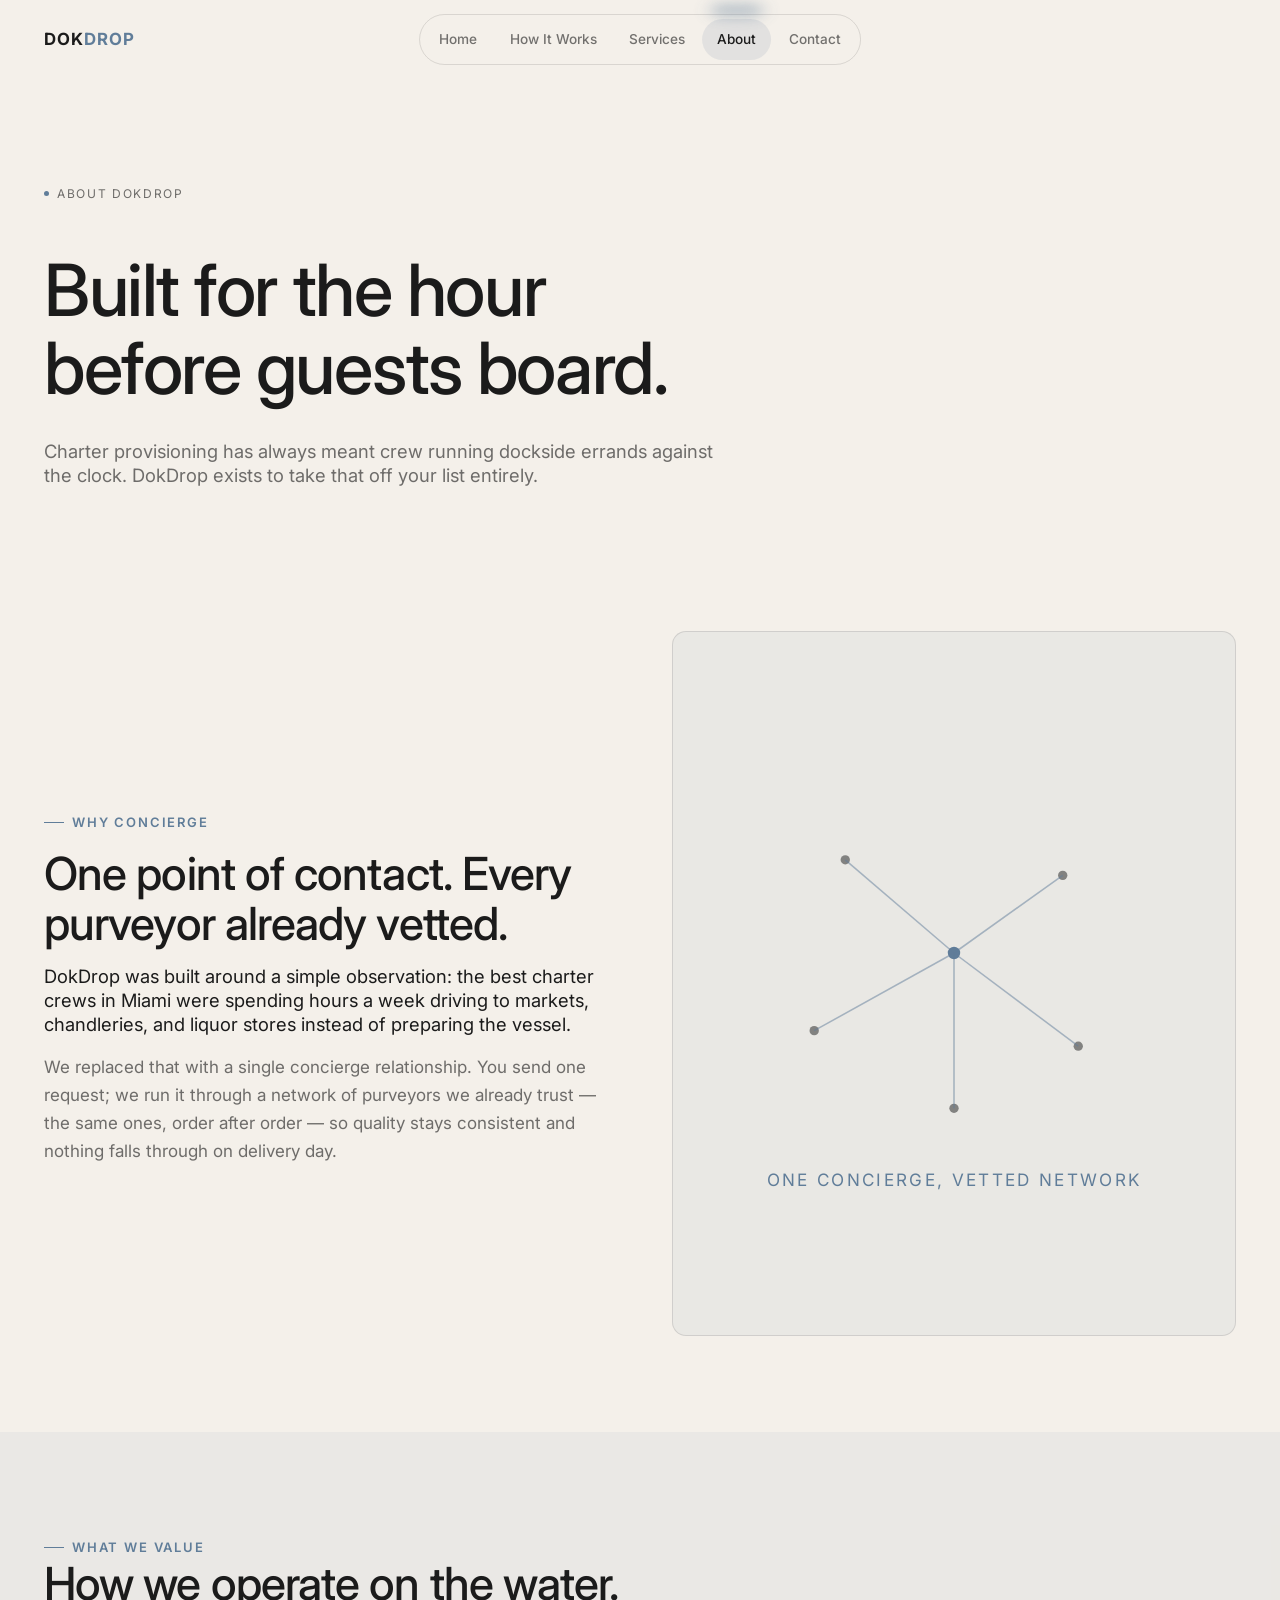
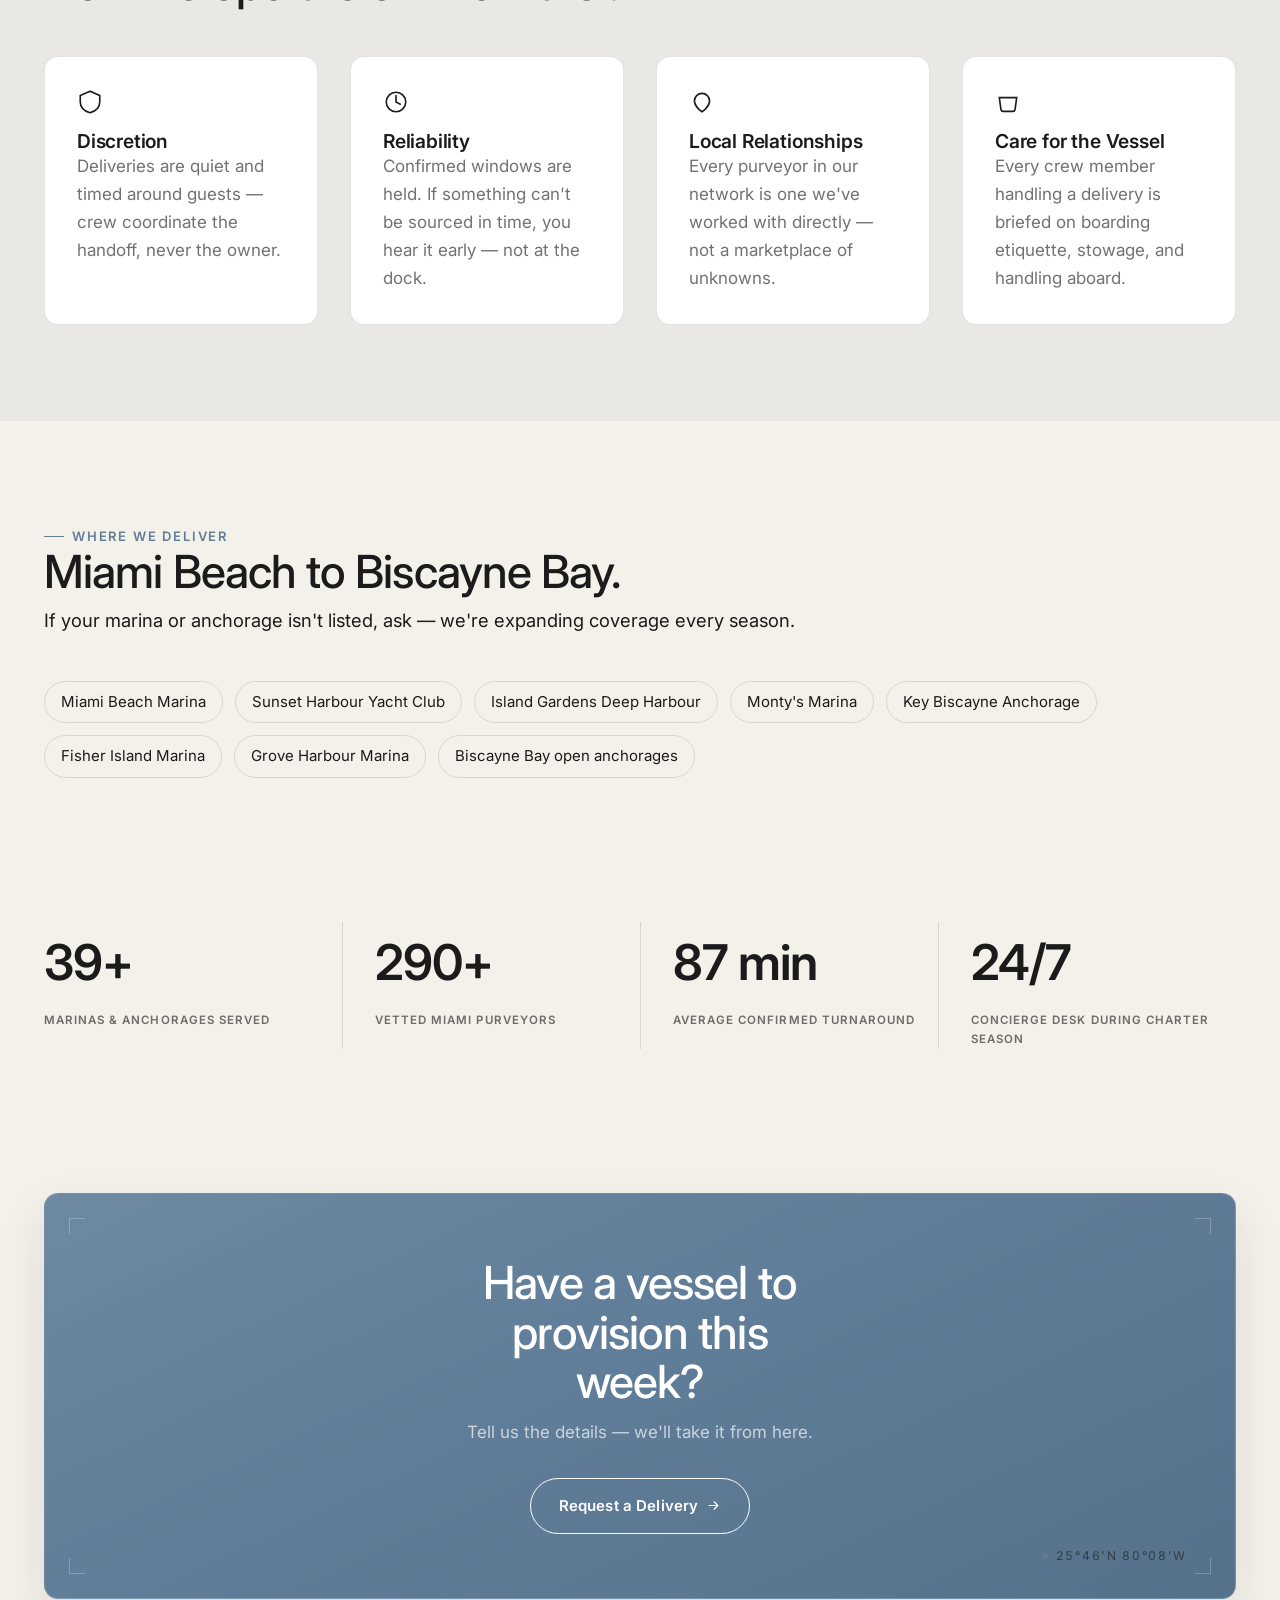
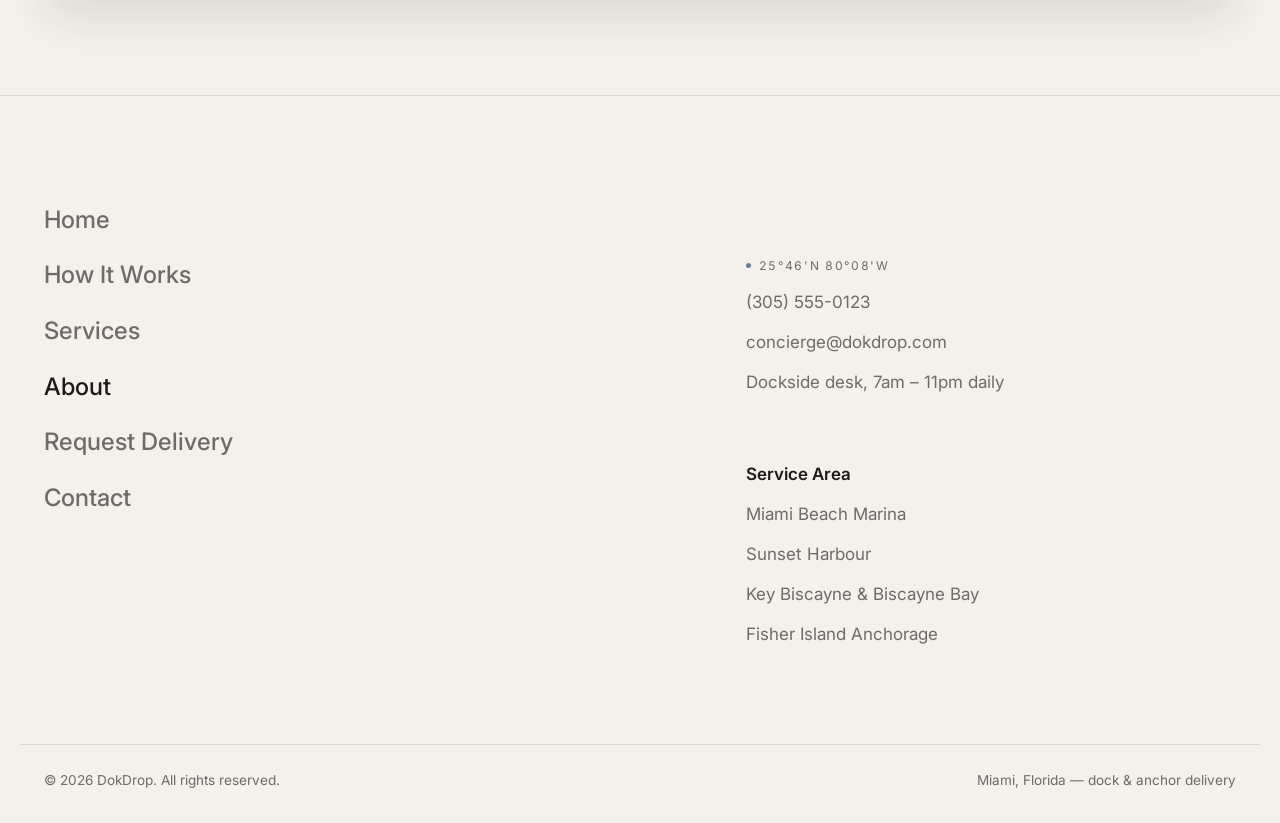
==== about.html @ 95a7241f "Add micro-interactions to CTA buttons and trim how-it-works content - Redesign CTA band with registe" ====
<!DOCTYPE html>
<html lang="en">
<head>
<meta charset="UTF-8">
<meta name="viewport" content="width=device-width, initial-scale=1">
<title>About — DokDrop</title>
<meta name="description" content="DokDrop is a concierge provisioning and delivery service built for Miami's charter fleet — sourcing and delivering directly to vessels at dock or anchor.">
<link rel="icon" type="image/svg+xml" href="assets/images/favicon.svg">
<link rel="preconnect" href="https://fonts.googleapis.com">
<link rel="preconnect" href="https://fonts.gstatic.com" crossorigin>
<link rel="stylesheet" href="assets/css/styles.css">
</head>
<body>
<a class="skip-link" href="#main">Skip to content</a>

<header class="site-header">
  <div class="container nav-row">
    <a href="index.html" class="brand" aria-label="DokDrop home">
      <span class="brand-word">Dok<em>Drop</em></span>
    </a>

    <nav class="tubelight-nav" aria-label="Primary">
      <div class="tubelight-nav-inner">
        <span class="tubelight-indicator" aria-hidden="true"><span class="tubelight-glow"></span></span>
        <a href="index.html" class="tubelight-item"><span class="tubelight-icon"><svg viewBox="0 0 24 24"><path d="M4 11.5 12 4l8 7.5" stroke="currentColor" stroke-width="1.7" stroke-linecap="round" stroke-linejoin="round" fill="none"/><path d="M6 10v9a1 1 0 0 0 1 1h3v-5.5h4V20h3a1 1 0 0 0 1-1v-9" stroke="currentColor" stroke-width="1.7" stroke-linecap="round" stroke-linejoin="round" fill="none"/></svg></span><span class="tubelight-label">Home</span></a>
        <a href="how-it-works.html" class="tubelight-item"><span class="tubelight-icon"><svg viewBox="0 0 24 24"><path d="M3 15.5h18l-2.3 4.7H5.3L3 15.5Z" stroke="currentColor" stroke-width="1.6" stroke-linejoin="round" fill="none"/><path d="M8.5 15.5V5" stroke="currentColor" stroke-width="1.6" stroke-linecap="round"/><path d="M8.5 5 15 15.5H8.5Z" stroke="currentColor" stroke-width="1.6" stroke-linejoin="round" fill="none"/></svg></span><span class="tubelight-label">How It Works</span></a>
        <a href="services.html" class="tubelight-item"><span class="tubelight-icon"><svg viewBox="0 0 24 24"><path d="M6 8h12l-1 12.5H7L6 8Z" stroke="currentColor" stroke-width="1.6" stroke-linejoin="round" fill="none"/><path d="M9 8V6.3a3 3 0 0 1 6 0V8" stroke="currentColor" stroke-width="1.6" stroke-linecap="round" fill="none"/></svg></span><span class="tubelight-label">Services</span></a>
        <a href="about.html" class="tubelight-item" aria-current="page"><span class="tubelight-icon"><svg viewBox="0 0 24 24"><circle cx="12" cy="5.7" r="1.8" stroke="currentColor" stroke-width="1.5"/><path d="M12 7.5V19" stroke="currentColor" stroke-width="1.6" stroke-linecap="round"/><path d="M7.5 10.5h9" stroke="currentColor" stroke-width="1.6" stroke-linecap="round"/><path d="M5 13.5a7 7 0 0 0 7 5.5 7 7 0 0 0 7-5.5" stroke="currentColor" stroke-width="1.6" stroke-linecap="round" fill="none"/></svg></span><span class="tubelight-label">About</span></a>
        <a href="contact.html" class="tubelight-item"><span class="tubelight-icon"><svg viewBox="0 0 24 24"><path d="M6.6 4.3h3l1.3 3.6-1.9 1.4a10.8 10.8 0 0 0 5.2 5.2l1.4-1.9 3.6 1.3v3a1.5 1.5 0 0 1-1.6 1.5A15.3 15.3 0 0 1 5.1 5.9a1.5 1.5 0 0 1 1.5-1.6Z" stroke="currentColor" stroke-width="1.6" stroke-linejoin="round" fill="none"/></svg></span><span class="tubelight-label">Contact</span></a>
      </div>
    </nav>
  </div>
</header>

<main id="main">

  <section class="page-header overlap-header">
    <div class="container">
      <p class="coord" style="margin-bottom:var(--sp-6);">ABOUT DOKDROP</p>
      <h1 class="reveal-cinematic" style="max-width:15ch;">Built for the hour before guests board.</h1>
      <p class="lede reveal-cinematic" style="max-width:56ch; margin-top:var(--sp-6);">Charter provisioning has always meant crew running dockside errands against the clock. DokDrop exists to take that off your list entirely.</p>
    </div>
  </section>

  <section class="section">
    <div class="container">
      <div class="two-col reveal">
        <div>
          <span class="eyebrow">Why Concierge</span>
          <h2 style="margin-top:var(--sp-4);">One point of contact. Every purveyor already vetted.</h2>
          <p class="lede" style="margin-top:var(--sp-4);">DokDrop was built around a simple observation: the best charter crews in Miami were spending hours a week driving to markets, chandleries, and liquor stores instead of preparing the vessel.</p>
          <p style="margin-top:var(--sp-4);">We replaced that with a single concierge relationship. You send one request; we run it through a network of purveyors we already trust — the same ones, order after order — so quality stays consistent and nothing falls through on delivery day.</p>
        </div>
        <div class="illustration-panel dark reveal" aria-hidden="true">
          <svg viewBox="0 0 300 340" fill="none">
            <circle cx="150" cy="150" r="4" fill="#607D99"/>
            <circle cx="80" cy="90" r="3" fill="rgba(27,27,27,0.5)"/>
            <circle cx="220" cy="100" r="3" fill="rgba(27,27,27,0.5)"/>
            <circle cx="60" cy="200" r="3" fill="rgba(27,27,27,0.5)"/>
            <circle cx="230" cy="210" r="3" fill="rgba(27,27,27,0.5)"/>
            <circle cx="150" cy="250" r="3" fill="rgba(27,27,27,0.5)"/>
            <line x1="150" y1="150" x2="80" y2="90" stroke="rgba(96,125,153,0.5)" stroke-width="1"/>
            <line x1="150" y1="150" x2="220" y2="100" stroke="rgba(96,125,153,0.5)" stroke-width="1"/>
            <line x1="150" y1="150" x2="60" y2="200" stroke="rgba(96,125,153,0.5)" stroke-width="1"/>
            <line x1="150" y1="150" x2="230" y2="210" stroke="rgba(96,125,153,0.5)" stroke-width="1"/>
            <line x1="150" y1="150" x2="150" y2="250" stroke="rgba(96,125,153,0.5)" stroke-width="1"/>
            <text x="150" y="300" text-anchor="middle" fill="#607D99" font-size="11" letter-spacing="1.5" font-family="Inter">ONE CONCIERGE, VETTED NETWORK</text>
          </svg>
        </div>
      </div>
    </div>
  </section>

  <section class="section" style="background:var(--color-bg-alt);">
    <div class="container">
      <div class="header-row reveal">
        <div>
          <span class="eyebrow">What We Value</span>
          <h2>How we operate on the water.</h2>
        </div>
      </div>
      <div class="grid grid-4 reveal reveal-stagger">
        <div class="card">
          <div class="icon-badge" style="margin-bottom:var(--sp-4);"><svg viewBox="0 0 24 24" fill="none" width="26" height="26"><path d="M12 2 3 6v6c0 5 4 8.5 9 10 5-1.5 9-5 9-10V6l-9-4Z" stroke="currentColor" stroke-width="1.5"/></svg></div>
          <h4>Discretion</h4>
          <p>Deliveries are quiet and timed around guests — crew coordinate the handoff, never the owner.</p>
        </div>
        <div class="card">
          <div class="icon-badge" style="margin-bottom:var(--sp-4);"><svg viewBox="0 0 24 24" fill="none" width="26" height="26"><path d="M12 6v6l4 2" stroke="currentColor" stroke-width="1.5" stroke-linecap="round"/><circle cx="12" cy="12" r="9" stroke="currentColor" stroke-width="1.5"/></svg></div>
          <h4>Reliability</h4>
          <p>Confirmed windows are held. If something can't be sourced in time, you hear it early — not at the dock.</p>
        </div>
        <div class="card">
          <div class="icon-badge" style="margin-bottom:var(--sp-4);"><svg viewBox="0 0 24 24" fill="none" width="26" height="26"><path d="M12 21s-7-4.5-7-10a7 7 0 0114 0c0 5.5-7 10-7 10Z" stroke="currentColor" stroke-width="1.5"/></svg></div>
          <h4>Local Relationships</h4>
          <p>Every purveyor in our network is one we've worked with directly — not a marketplace of unknowns.</p>
        </div>
        <div class="card">
          <div class="icon-badge" style="margin-bottom:var(--sp-4);"><svg viewBox="0 0 24 24" fill="none" width="26" height="26"><path d="M4 8h16l-1.5 11a2 2 0 01-2 1.7H7.5a2 2 0 01-2-1.7L4 8Z" stroke="currentColor" stroke-width="1.5"/></svg></div>
          <h4>Care for the Vessel</h4>
          <p>Every crew member handling a delivery is briefed on boarding etiquette, stowage, and handling aboard.</p>
        </div>
      </div>
    </div>
  </section>

  <section class="section">
    <div class="container">
      <div class="header-row reveal">
        <div>
          <span class="eyebrow">Where We Deliver</span>
          <h2>Miami Beach to Biscayne Bay.</h2>
          <p class="lede" style="margin-top:var(--sp-3);">If your marina or anchorage isn't listed, ask — we're expanding coverage every season.</p>
        </div>
      </div>
      <div class="icon-scatter reveal">
        <span class="chip">Miami Beach Marina</span>
        <span class="chip">Sunset Harbour Yacht Club</span>
        <span class="chip">Island Gardens Deep Harbour</span>
        <span class="chip">Monty's Marina</span>
        <span class="chip">Key Biscayne Anchorage</span>
        <span class="chip">Fisher Island Marina</span>
        <span class="chip">Grove Harbour Marina</span>
        <span class="chip">Biscayne Bay open anchorages</span>
      </div>
    </div>
  </section>

  <section class="section-tight">
    <div class="container">
      <div class="stats-row reveal reveal-stagger">
        <div class="stat">
          <span class="stat-num"><span data-count-to="40" data-suffix="+">0</span></span>
          <span class="stat-label">Marinas &amp; anchorages served</span>
        </div>
        <div class="stat">
          <span class="stat-num"><span data-count-to="300" data-suffix="+">0</span></span>
          <span class="stat-label">Vetted Miami purveyors</span>
        </div>
        <div class="stat">
          <span class="stat-num"><span data-count-to="90" data-suffix=" min">0</span></span>
          <span class="stat-label">Average confirmed turnaround</span>
        </div>
        <div class="stat">
          <span class="stat-num">24/7</span>
          <span class="stat-label">Concierge desk during charter season</span>
        </div>
      </div>
    </div>
  </section>

  <section class="section">
    <div class="container">
      <div class="cta-band reveal">
        <span class="cta-band-tick cta-band-tick-tl" aria-hidden="true"></span>
        <span class="cta-band-tick cta-band-tick-tr" aria-hidden="true"></span>
        <span class="cta-band-tick cta-band-tick-bl" aria-hidden="true"></span>
        <span class="cta-band-tick cta-band-tick-br" aria-hidden="true"></span>
        <span class="coord cta-band-coord" aria-hidden="true">25°46'N 80°08'W</span>
        <div class="cta-band-content">
          <h2 class="reveal-cinematic">Have a vessel to provision this week?</h2>
          <p class="reveal-cinematic" style="transition-delay:120ms;">Tell us the details — we'll take it from here.</p>
          <a href="request.html" class="btn btn-outline cta-band-btn btn-shiny reveal-cinematic" style="transition-delay:220ms;">
            <span class="btn-shiny-label">Request a Delivery</span>
            <svg viewBox="0 0 24 24" fill="none" aria-hidden="true"><path d="M5 12h14m0 0l-6-6m6 6l-6 6" stroke="currentColor" stroke-width="1.8" stroke-linecap="round" stroke-linejoin="round"/></svg>
          </a>
        </div>
      </div>
    </div>
  </section>

</main>

<footer class="mega-footer">
  <div class="container mega-footer-grid">
    <nav class="mega-footer-nav" aria-label="Footer">
      <a href="index.html">Home</a>
      <a href="how-it-works.html">How It Works<sup class="rn">I</sup></a>
      <a href="services.html">Services<sup class="rn">II</sup></a>
      <a href="about.html" aria-current="page">About<sup class="rn">III</sup></a>
      <a href="request.html">Request Delivery<sup class="rn">IV</sup></a>
      <a href="contact.html">Contact<sup class="rn">V</sup></a>
    </nav>
    <div>
      <div class="mega-footer-meta">
        <span class="coord">25°46'N 80°08'W</span>
        <a href="tel:+13055550123">(305) 555-0123</a>
        <a href="mailto:concierge@dokdrop.com">concierge@dokdrop.com</a>
        <span>Dockside desk, 7am – 11pm daily</span>
      </div>
      <div class="mega-footer-meta">
        <span style="color:var(--color-ink); font-weight:600;">Service Area</span>
        <span>Miami Beach Marina</span>
        <span>Sunset Harbour</span>
        <span>Key Biscayne &amp; Biscayne Bay</span>
        <span>Fisher Island Anchorage</span>
      </div>
    </div>
  </div>
  <div class="container mega-footer-bottom">
    <span>© 2026 DokDrop. All rights reserved.</span>
    <span>Miami, Florida — dock &amp; anchor delivery</span>
  </div>
</footer>

<button class="scroll-compass" id="scroll-compass" aria-label="Scroll progress — return to top">
  <svg viewBox="0 0 56 56">
    <g class="compass-pointer" id="compass-pointer">
      <path d="M28 16 L34 32 L28 28 L22 32 Z" fill="var(--slate)"/>
    </g>
  </svg>
</button>

<script src="assets/js/main.js"></script>
</body>
</html>
---- assets/css/styles.css ----
/* ==========================================================================
   DokDrop — Design System
   Concierge provisioning & delivery for charter yachts, Miami.
   Clean, minimal, two-tone palette: cream + slate.
   ========================================================================== */

@import url('https://fonts.googleapis.com/css2?family=Inter:wght@400;500;600;700&display=swap');

:root {
  /* ---- Brand palette (only two hex values in the system) ---- */
  --cream: #F4F0EA;
  --slate: #607D99;

  /* ---- Neutrals (black / white, tinted via alpha only) ---- */
  --ink: #1B1B1B;
  --white: #FFFFFF;

  /* ---- Semantic ---- */
  --color-bg: var(--cream);
  --color-bg-alt: rgba(96, 125, 153, 0.07);
  --color-surface: var(--white);
  --color-ink: var(--ink);
  --color-text: var(--ink);
  --color-text-muted: rgba(27, 27, 27, 0.62);
  --color-text-faint: rgba(27, 27, 27, 0.42);
  --color-text-on-dark: var(--white);
  --color-text-on-dark-muted: rgba(255, 255, 255, 0.68);
  --color-border: rgba(27, 27, 27, 0.12);
  --color-border-dark: rgba(255, 255, 255, 0.18);
  --color-primary: var(--ink);
  --color-accent: var(--slate);
  --color-accent-strong: var(--slate);
  --color-accent-tint: rgba(96, 125, 153, 0.12);
  --color-destructive: var(--ink);
  --color-focus-ring: var(--slate);

  /* ---- Type ---- */
  --font-display: 'Inter', -apple-system, BlinkMacSystemFont, 'Segoe UI', sans-serif;
  --font-body: 'Inter', -apple-system, BlinkMacSystemFont, 'Segoe UI', sans-serif;

  --fs-body: 1.0625rem;
  --fs-small: 0.9375rem;
  --fs-eyebrow: 0.8125rem;
  --fs-h1: clamp(2.5rem, 4.6vw + 1rem, 4.5rem);
  --fs-h1-cinematic: clamp(2.1rem, 4.2vw + 1rem, 3.9rem);
  --fs-h2: clamp(1.9rem, 2.6vw + 1rem, 2.85rem);
  --fs-h3: clamp(1.4rem, 1.2vw + 1rem, 1.7rem);
  --fs-h4: 1.2rem;
  --fs-stat: clamp(2.1rem, 2.6vw + 1rem, 3.1rem);
  --fs-statement: clamp(1.5rem, 2.2vw + 1rem, 2.35rem);

  --lh-tight: 1.08;
  --lh-snug: 1.32;
  --lh-body: 1.65;

  --dur-cinematic: 700ms;
  --dur-cinematic-slow: 1000ms;

  /* ---- Space (4px scale) ---- */
  --sp-1: 0.25rem;
  --sp-2: 0.5rem;
  --sp-3: 0.75rem;
  --sp-4: 1rem;
  --sp-5: 1.5rem;
  --sp-6: 2rem;
  --sp-7: 3rem;
  --sp-8: 4rem;
  --sp-9: 6rem;
  --sp-10: 8rem;

  /* ---- Shape / Depth ---- */
  --radius-sm: 4px;
  --radius-md: 8px;
  --radius-lg: 14px;
  --radius-pill: 999px;
  --shadow-sm: 0 1px 2px rgba(27, 27, 27, 0.05);
  --shadow-md: 0 8px 24px rgba(27, 27, 27, 0.07);
  --shadow-lg: 0 20px 48px rgba(27, 27, 27, 0.10);

  /* ---- Motion ---- */
  --ease-out: cubic-bezier(0.16, 1, 0.3, 1);
  --ease-in-out: cubic-bezier(0.65, 0, 0.35, 1);
  --dur-fast: 150ms;
  --dur-base: 220ms;
  --dur-slow: 400ms;
  --dur-route: 1800ms;

  /* ---- Layout ---- */
  --container: 1240px;
  --container-narrow: 760px;
  --nav-h: 80px;
}

/* ==========================================================================
   Reset
   ========================================================================== */
*, *::before, *::after { box-sizing: border-box; }
html { scroll-behavior: smooth; }
@media (prefers-reduced-motion: reduce) {
  html { scroll-behavior: auto; }
  *, *::before, *::after {
    animation-duration: 0.001ms !important;
    animation-iteration-count: 1 !important;
    transition-duration: 0.001ms !important;
    scroll-behavior: auto !important;
  }
}

body, h1, h2, h3, h4, p, figure, blockquote, dl, dd { margin: 0; }
ul, ol { list-style: none; margin: 0; padding: 0; }
img, picture, svg { display: block; max-width: 100%; }
input, button, textarea, select { font: inherit; color: inherit; }
button { cursor: pointer; }
a { color: inherit; text-decoration: none; }

body {
  background: var(--color-bg);
  color: var(--color-text);
  font-family: var(--font-body);
  font-size: var(--fs-body);
  line-height: var(--lh-body);
  -webkit-font-smoothing: antialiased;
  min-height: 100dvh;
}

h1, h2, h3, h4 {
  font-family: var(--font-display);
  color: var(--color-ink);
  line-height: var(--lh-tight);
  font-weight: 500;
  letter-spacing: -0.02em;
}
h1 { font-size: var(--fs-h1); font-weight: 500; }
h2 { font-size: var(--fs-h2); }
h3 { font-size: var(--fs-h3); }
h4 { font-size: var(--fs-h4); font-weight: 600; letter-spacing: -0.01em; }

p { color: var(--color-text-muted); }
p.lede { font-size: 1.15rem; line-height: var(--lh-snug); color: var(--color-text); }

:focus-visible {
  outline: 2px solid var(--color-focus-ring);
  outline-offset: 3px;
  border-radius: 2px;
}

::selection { background: var(--color-accent-tint); color: var(--ink); }

/* ==========================================================================
   Utilities
   ========================================================================== */
.container {
  width: 100%;
  max-width: var(--container);
  margin-inline: auto;
  padding-inline: var(--sp-5);
}
.container-narrow { max-width: var(--container-narrow); margin-inline: auto; }

.section { padding-block: var(--sp-9); }
.section-tight { padding-block: var(--sp-7); }
@media (max-width: 767px) {
  .section { padding-block: var(--sp-8); }
}

/* Legacy "dark-section" hook — kept fully light per the clean two-tone
   direction; sections use this only for the on-slate variant below. */
.dark-section {
  background: var(--slate);
  color: var(--color-text-on-dark);
}
.dark-section h1, .dark-section h2, .dark-section h3, .dark-section h4 { color: var(--white); }
.dark-section p { color: var(--color-text-on-dark-muted); }

.eyebrow {
  display: inline-flex;
  align-items: center;
  gap: var(--sp-2);
  font-size: var(--fs-eyebrow);
  letter-spacing: 0.14em;
  text-transform: uppercase;
  font-weight: 600;
  color: var(--color-accent-strong);
}
.dark-section .eyebrow { color: var(--white); }
.eyebrow::before {
  content: '';
  width: 20px;
  height: 1px;
  background: currentColor;
}

.visually-hidden {
  position: absolute;
  width: 1px; height: 1px;
  overflow: hidden;
  clip: rect(0 0 0 0);
  white-space: nowrap;
}

.skip-link {
  position: absolute;
  left: var(--sp-4);
  top: -60px;
  background: var(--color-ink);
  color: var(--white);
  padding: var(--sp-3) var(--sp-5);
  border-radius: var(--radius-sm);
  z-index: 200;
  transition: top var(--dur-base) var(--ease-out);
}
.skip-link:focus { top: var(--sp-4); }

.text-center { text-align: center; }
.mt-0 { margin-top: 0; }

.grid { display: grid; gap: var(--sp-6); }
.grid-2 { grid-template-columns: repeat(2, 1fr); }
.grid-3 { grid-template-columns: repeat(3, 1fr); }
.grid-4 { grid-template-columns: repeat(4, 1fr); }
@media (max-width: 1023px) {
  .grid-4 { grid-template-columns: repeat(2, 1fr); }
  .grid-3 { grid-template-columns: repeat(2, 1fr); }
}
@media (max-width: 639px) {
  .grid-2, .grid-3, .grid-4 { grid-template-columns: 1fr; }
}

.header-row {
  display: flex;
  align-items: flex-end;
  justify-content: space-between;
  gap: var(--sp-6);
  margin-bottom: var(--sp-7);
}
@media (max-width: 767px) {
  .header-row { flex-direction: column; align-items: flex-start; gap: var(--sp-3); }
}

.divider {
  height: 1px;
  background: var(--color-border);
  border: 0;
  margin: 0;
}
.dark-section .divider { background: var(--color-border-dark); }

/* ==========================================================================
   Buttons
   ========================================================================== */
.btn {
  display: inline-flex;
  align-items: center;
  justify-content: center;
  gap: var(--sp-2);
  padding: 0.9rem 1.7rem;
  border-radius: var(--radius-pill);
  font-size: var(--fs-small);
  font-weight: 600;
  letter-spacing: 0.01em;
  border: 1px solid transparent;
  transition: transform var(--dur-fast) var(--ease-out),
              background-color var(--dur-base) var(--ease-out),
              border-color var(--dur-base) var(--ease-out),
              color var(--dur-base) var(--ease-out);
  white-space: nowrap;
  min-height: 44px;
}
.btn:active { transform: scale(0.97); }

.btn-primary {
  background: var(--slate);
  color: var(--white);
}
.btn-primary:hover { background: var(--ink); }

.btn-dark {
  background: var(--color-ink);
  color: var(--white);
}
.btn-dark:hover { background: var(--slate); }

.btn-outline {
  background: transparent;
  border-color: currentColor;
  color: var(--color-ink);
}
.btn-outline:hover { background: var(--color-ink); color: var(--white); border-color: var(--color-ink); }

.dark-section .btn-outline { color: var(--white); }
.dark-section .btn-outline:hover { background: var(--white); color: var(--slate); }

.btn-ghost {
  background: transparent;
  color: var(--color-ink);
  padding-inline: var(--sp-2);
}
.btn-ghost:hover { color: var(--color-accent-strong); }
.dark-section .btn-ghost { color: var(--white); }

.btn-block { width: 100%; }

.btn[disabled] { opacity: 0.5; pointer-events: none; }

/* ==========================================================================
   Navigation
   ========================================================================== */
.site-header {
  position: sticky;
  top: 0;
  z-index: 100;
  height: var(--nav-h);
  display: flex;
  align-items: center;
  background: transparent;
  border-bottom: 1px solid transparent;
  transition: background-color var(--dur-base) var(--ease-out), border-color var(--dur-base) var(--ease-out), box-shadow var(--dur-base) var(--ease-out);
}
.site-header.is-scrolled {
  background: rgba(244, 240, 234, 0.85);
  backdrop-filter: blur(10px);
  -webkit-backdrop-filter: blur(10px);
  border-color: var(--color-border);
}

.nav-row {
  position: relative;
  width: 100%;
  display: flex;
  align-items: center;
  gap: var(--sp-5);
}

.brand {
  display: flex;
  align-items: center;
  gap: var(--sp-3);
  color: var(--color-ink);
}
.brand-word {
  font-family: var(--font-display);
  font-size: 1.05rem;
  font-weight: 700;
  letter-spacing: 0.06em;
  text-transform: uppercase;
}
.brand-word em { font-style: normal; color: var(--slate); }

/* Roman-numeral wayfinding: kept only in the footer sitemap, hidden here */
.rn { display: none; }

/* ---- Tubelight navbar: pill nav with icon+label items and a sliding
   glow indicator behind the active/hovered item. No CTA — the site's
   calls to action live in-page (hero, CTA bands). ---- */
.tubelight-nav {
  position: absolute;
  left: 50%;
  top: 50%;
  transform: translate(-50%, -50%);
  display: flex;
}
@media (max-width: 640px) {
  .tubelight-nav { position: static; left: auto; top: auto; transform: none; margin-left: auto; }
}
.tubelight-nav-inner {
  position: relative;
  display: flex;
  align-items: center;
  gap: 2px;
  background: transparent;
  border: 1px solid var(--color-border);
  border-radius: var(--radius-pill);
  padding: 4px;
}
.tubelight-item {
  position: relative;
  z-index: 2;
  display: flex;
  align-items: center;
  gap: 0.4rem;
  padding: 0.55rem 0.95rem;
  border-radius: var(--radius-pill);
  font-size: 0.85rem;
  font-weight: 500;
  color: rgba(27, 27, 27, 0.6);
  transition: color var(--dur-base) var(--ease-out);
}
.tubelight-item:hover { color: var(--color-ink); }
.tubelight-item[aria-current="page"] { color: var(--color-ink); }
.tubelight-icon { display: none; flex-shrink: 0; }
.tubelight-icon svg { width: 17px; height: 17px; }
.tubelight-label { white-space: nowrap; }

.tubelight-indicator {
  position: absolute;
  top: 4px;
  bottom: 4px;
  left: 0;
  width: 0;
  z-index: 1;
  border-radius: var(--radius-pill);
  background: var(--color-accent-tint);
  transition: left var(--dur-base) var(--ease-out), width var(--dur-base) var(--ease-out), opacity var(--dur-base) var(--ease-out);
  opacity: 0;
  pointer-events: none;
}
.tubelight-indicator.is-active { opacity: 1; }
.tubelight-glow {
  position: absolute;
  top: -11px;
  left: 50%;
  width: 70%;
  height: 5px;
  transform: translateX(-50%);
  border-radius: 999px;
  background: var(--slate);
  filter: blur(7px);
  opacity: 0.75;
}
.tubelight-glow::before {
  content: '';
  position: absolute;
  inset: -8px -16px;
  background: radial-gradient(ellipse, rgba(96, 125, 153, 0.4), transparent 72%);
}

@media (max-width: 640px) {
  .tubelight-label { display: none; }
  .tubelight-icon { display: flex; }
  .tubelight-item { padding: 0.55rem 0.6rem; }
  .tubelight-nav-inner { gap: 0; }
}
@media (prefers-reduced-motion: reduce) {
  .tubelight-indicator { transition: none; }
}

.mobile-only { display: none; }
@media (max-width: 900px) { .mobile-only { display: block; } }

/* ==========================================================================
   Hero — full-bleed yacht photo, text pinned to the top half
   ========================================================================== */
.hero {
  position: relative;
  min-height: 92vh;
  overflow: hidden;
  background: var(--cream);
  color: var(--color-text);
}
.hero-grid-line { position: absolute; background: rgba(27, 27, 27, 0.12); z-index: 1; pointer-events: none; }
.hero-grid-v { top: 0; bottom: 0; left: 50%; width: 1px; }
.hero-grid-h { left: 0; right: 0; top: 40%; height: 1px; }

.hero-eyebrow-corner {
  position: absolute;
  top: var(--sp-6);
  left: var(--sp-5);
  z-index: 3;
  font-size: 0.7rem;
  letter-spacing: 0.13em;
}
@media (min-width: 640px) {
  .hero-eyebrow-corner { left: calc((100% - min(100% - var(--sp-5) * 2, 1240px)) / 2); }
}

.hero-compass {
  position: absolute;
  top: var(--sp-6);
  right: var(--sp-6);
  width: 56px;
  height: 56px;
  z-index: 3;
}
.hero-compass svg { width: 100%; height: 100%; }

.hero-copy {
  position: absolute;
  z-index: 3;
  top: 9%;
  left: 50%;
  transform: translateX(-50%);
  width: 100%;
  max-width: 780px;
  padding-inline: var(--sp-5);
  text-align: center;
}
.hero-copy h1 {
  color: var(--color-ink);
  margin-top: var(--sp-5);
  text-shadow: 0 2px 20px rgba(244, 240, 234, 0.7);
}
.hero-copy h1 em { font-style: normal; color: var(--slate); }
.hero-copy .lede { margin-inline: auto; margin-top: var(--sp-5); text-shadow: 0 1px 12px rgba(244, 240, 234, 0.7); }
.hero-cta-row { display: flex; justify-content: center; }

/* ---- Wave text — per-letter bounce, adapted from a React "wave-text"
   component into plain CSS keyframes (no JS/motion library needed) ---- */
.wave-text { display: inline-flex; }
.wave-text span {
  display: inline-block;
  animation: wave-bounce 1.3s ease-in-out infinite;
}
.wave-text span:nth-child(1) { animation-delay: 0.00s; }
.wave-text span:nth-child(2) { animation-delay: 0.06s; }
.wave-text span:nth-child(3) { animation-delay: 0.12s; }
.wave-text span:nth-child(4) { animation-delay: 0.18s; }
.wave-text span:nth-child(5) { animation-delay: 0.24s; }
.wave-text span:nth-child(6) { animation-delay: 0.30s; }
.wave-text span:nth-child(7) { animation-delay: 0.36s; }
.wave-text span:nth-child(8) { animation-delay: 0.42s; }
@keyframes wave-bounce {
  0%, 60%, 100% { transform: translateY(0); }
  30% { transform: translateY(-0.14em); }
}

.hero-visual { position: absolute; inset: 0; z-index: 2; }
.hero-yacht-photo {
  position: absolute;
  inset: 0;
  background-image: url('../images/hero-yacht-render.png');
  background-size: cover;
  background-position: center 66%;
  background-repeat: no-repeat;
}

.pin-dot {
  position: absolute;
  width: 13px;
  height: 13px;
  border-radius: 3px;
  background: var(--ink);
  opacity: 0.6;
  transform: translate(-50%, -50%);
}
.pin-dot::before,
.pin-dot::after {
  content: '';
  position: absolute;
  background: var(--cream);
}
.pin-dot::before { left: 50%; top: 3px; bottom: 3px; width: 1px; transform: translateX(-50%); }
.pin-dot::after { top: 50%; left: 3px; right: 3px; height: 1px; transform: translateY(-50%); }

@media (max-width: 900px) {
  .hero { min-height: 82vh; }
  .hero-grid-line,
  .hero-compass,
  .pin-dot,
  .pin-tag { display: none; }
  .hero-copy { top: 11%; left: 50%; }
  .hero-copy h1 { font-size: clamp(2rem, 8vw, 2.75rem); }
}

/* ---- Primary button — flat dark crosshair-tag style (matches the pin-tag
   labels used over the hero chart); gleam sweep applied via .btn-shiny ---- */
.btn-primary {
  background: var(--ink);
  color: var(--white);
  box-shadow: 0 1px 2px rgba(27, 27, 27, 0.18);
}
.btn-primary:hover { background: var(--slate); }
.btn-primary:active { transform: scale(0.97); }


/* ---- Crosshair location pin (mirrors the reference site's map pins) ---- */
.pin-tag {
  position: absolute;
  display: inline-flex;
  align-items: center;
  gap: 0.5rem;
  transform: translate(-50%, -50%);
}
.pin-tag .pin-cross {
  width: 22px;
  height: 22px;
  border-radius: var(--radius-sm);
  background: var(--ink);
  flex-shrink: 0;
  position: relative;
}
.pin-tag .pin-cross::before,
.pin-tag .pin-cross::after {
  content: '';
  position: absolute;
  background: var(--white);
}
.pin-tag .pin-cross::before { left: 50%; top: 5px; bottom: 5px; width: 1.5px; transform: translateX(-50%); }
.pin-tag .pin-cross::after { top: 50%; left: 5px; right: 5px; height: 1.5px; transform: translateY(-50%); }
.pin-tag .pin-label {
  font-size: 0.72rem;
  font-weight: 600;
  letter-spacing: 0.06em;
  text-transform: uppercase;
  color: var(--ink);
  background: var(--white);
  padding: 0.4rem 0.7rem;
  border-radius: var(--radius-sm);
  white-space: nowrap;
  box-shadow: var(--shadow-sm);
}
@media (max-width: 900px) { .pin-tag { display: none; } }

/* ==========================================================================
   Trust bar / marquee
   ========================================================================== */
.trust-bar {
  position: relative;
  border-top: 1px solid var(--color-border);
  border-bottom: 1px solid var(--color-border);
  padding-block: var(--sp-5);
  background: var(--color-bg);
}
.marquee-mask {
  overflow: hidden;
  mask-image: linear-gradient(90deg, transparent 0, #000 8%, #000 92%, transparent 100%);
  -webkit-mask-image: linear-gradient(90deg, transparent 0, #000 8%, #000 92%, transparent 100%);
}
.marquee-track {
  display: flex;
  align-items: baseline;
  gap: var(--sp-9);
  width: max-content;
  animation: marquee 38s linear infinite;
}
@media (prefers-reduced-motion: reduce) { .marquee-track { animation: none; overflow-x: auto; } }
@keyframes marquee {
  from { transform: translateX(0); }
  to { transform: translateX(-50%); }
}
.marquee-track span {
  position: relative;
  font-family: var(--font-display);
  font-weight: 500;
  font-size: 1rem;
  letter-spacing: 0.01em;
  color: var(--color-text-muted);
  white-space: nowrap;
}
.marquee-track span:not(:last-child)::after {
  content: '';
  position: absolute;
  right: calc(-1 * var(--sp-9) / 2 - 2px);
  top: 50%;
  width: 4px;
  height: 4px;
  transform: translate(50%, -50%) rotate(45deg);
  background: var(--slate);
  opacity: 0.7;
}

/* ==========================================================================
   Steps / How it works
   ========================================================================== */
.steps {
  display: grid;
  grid-template-columns: repeat(4, 1fr);
  gap: var(--sp-6);
  counter-reset: step;
}
@media (max-width: 1023px) { .steps { grid-template-columns: repeat(2, 1fr); } }
@media (max-width: 639px) { .steps { grid-template-columns: 1fr; } }

.step {
  position: relative;
  padding-top: var(--sp-6);
  border-top: 1px solid var(--color-border);
}
.step .step-number {
  font-family: var(--font-display);
  font-size: 1.9rem;
  font-weight: 600;
  color: var(--slate);
  display: block;
  margin-bottom: var(--sp-3);
}
.step h4 { margin-bottom: var(--sp-2); }

/* ==========================================================================
   Cards
   ========================================================================== */
.card {
  background: var(--color-surface);
  border: 1px solid var(--color-border);
  border-radius: var(--radius-lg);
  padding: var(--sp-6);
  transition: transform var(--dur-base) var(--ease-out), box-shadow var(--dur-base) var(--ease-out), border-color var(--dur-base) var(--ease-out);
}
.card:hover { transform: translateY(-3px); box-shadow: var(--shadow-md); border-color: transparent; }

.service-card { display: flex; flex-direction: column; gap: var(--sp-4); }
.service-card .icon-badge {
  width: 48px; height: 48px;
  display: flex; align-items: center; justify-content: center;
  border-radius: var(--radius-md);
  background: var(--color-accent-tint);
  color: var(--slate);
}
.service-card .icon-badge svg { width: 24px; height: 24px; }
.service-card ul { display: flex; flex-direction: column; gap: var(--sp-2); margin-top: var(--sp-2); }
.service-card ul li {
  font-size: var(--fs-small);
  color: var(--color-text-muted);
  padding-left: var(--sp-4);
  position: relative;
}
.service-card ul li::before {
  content: '';
  position: absolute; left: 0; top: 0.6em;
  width: 6px; height: 1px;
  background: var(--slate);
}

/* ---- Testimonial section (light, quiet) ---- */
.ocean-depth {
  background: var(--color-bg-alt);
}
.ocean-bg {
  position: absolute;
  inset: 0;
  overflow: hidden;
  pointer-events: none;
  z-index: 0;
}
.ocean-bg svg { width: 100%; height: 100%; }
.ocean-bg .ocean-line { fill: none; stroke-linecap: round; }

.quote-mark {
  display: block;
  font-family: var(--font-display);
  font-size: 5.5rem;
  line-height: 1;
  color: var(--slate);
  opacity: 0.35;
  margin-bottom: calc(-1 * var(--sp-4));
}
.attribution {
  margin-top: var(--sp-6);
  display: inline-flex;
  align-items: center;
  gap: var(--sp-3);
  font-size: 0.75rem;
  letter-spacing: 0.12em;
  text-transform: uppercase;
  font-weight: 600;
  color: var(--color-text-muted);
}
.attribution::before {
  content: '';
  width: 28px; height: 1px;
  background: var(--slate);
}

/* ==========================================================================
   Stats
   ========================================================================== */
.stats-row {
  display: grid;
  grid-template-columns: repeat(4, 1fr);
}
.stat {
  padding-left: var(--sp-6);
  border-left: 1px solid var(--color-border);
}
.stat:first-child { border-left: none; padding-left: 0; }
.dark-section .stat { border-left-color: var(--color-border-dark); }
@media (max-width: 767px) {
  .stats-row { grid-template-columns: repeat(2, 1fr); row-gap: var(--sp-6); }
  .stat:nth-child(2n+1) { border-left: none; padding-left: 0; }
}
@media (max-width: 480px) {
  .stats-row { grid-template-columns: 1fr; }
  .stat { border-left: none !important; padding-left: 0 !important; border-top: 1px solid var(--color-border); padding-top: var(--sp-5); }
  .dark-section .stat { border-top-color: var(--color-border-dark); }
  .stat:first-child { border-top: none; padding-top: 0; }
}
.stat .stat-num {
  font-family: var(--font-display);
  font-size: var(--fs-stat);
  color: var(--color-ink);
  display: block;
  font-weight: 600;
  letter-spacing: -0.02em;
}
.dark-section .stat .stat-num { color: var(--white); }
.stat .stat-label {
  display: block;
  margin-top: var(--sp-2);
  font-size: 0.72rem;
  color: var(--color-text-muted);
  letter-spacing: 0.09em;
  text-transform: uppercase;
  font-weight: 600;
}
.dark-section .stat .stat-label { color: var(--color-text-on-dark-muted); }

/* ==========================================================================
   Reveal-on-scroll
   ========================================================================== */
.reveal {
  opacity: 0;
  transform: translateY(14px);
  transition: opacity var(--dur-slow) var(--ease-out), transform var(--dur-slow) var(--ease-out);
}
.reveal.is-visible { opacity: 1; transform: translateY(0); }
.reveal-stagger.is-visible > * { transition-delay: calc(var(--stagger-i, 0) * 70ms); }
@media (prefers-reduced-motion: reduce) {
  .reveal { opacity: 1; transform: none; transition: none; }
}

/* ==========================================================================
   CTA band — engraved panel with cursor-tracked sheen and register marks
   ========================================================================== */
.cta-band {
  position: relative;
  overflow: hidden;
  background: linear-gradient(155deg, #6d8aa2 0%, var(--slate) 45%, #56718a 100%);
  color: var(--white);
  border: 1px solid rgba(255, 255, 255, 0.14);
  border-radius: var(--radius-lg);
  box-shadow: var(--shadow-lg);
  min-height: 320px;
  display: flex;
  flex-direction: column;
  align-items: center;
  justify-content: center;
  text-align: center;
  padding: var(--sp-8) var(--sp-6);
}
.cta-band-media,
.cta-band-scrim { display: none; }

/* Cursor-tracked sheen — a soft light following the pointer, not a spotlight */
.cta-band::before {
  content: '';
  position: absolute;
  inset: 0;
  background: radial-gradient(480px circle at var(--spot-x, 50%) var(--spot-y, 15%), rgba(255, 255, 255, 0.14), transparent 62%);
  opacity: 0;
  transition: opacity var(--dur-slow) var(--ease-out);
  pointer-events: none;
}
.cta-band:hover::before { opacity: 1; }

/* Register-mark corners, echoing the hero's chart/compass motif */
.cta-band-tick {
  position: absolute;
  width: 16px;
  height: 16px;
  border: 0 solid rgba(255, 255, 255, 0.34);
  opacity: 0.7;
  transition: transform var(--dur-slow) var(--ease-out), opacity var(--dur-slow) var(--ease-out);
  pointer-events: none;
}
.cta-band-tick-tl { top: var(--sp-5); left: var(--sp-5); border-width: 1px 0 0 1px; }
.cta-band-tick-tr { top: var(--sp-5); right: var(--sp-5); border-width: 1px 1px 0 0; }
.cta-band-tick-bl { bottom: var(--sp-5); left: var(--sp-5); border-width: 0 0 1px 1px; }
.cta-band-tick-br { bottom: var(--sp-5); right: var(--sp-5); border-width: 0 1px 1px 0; }
.cta-band:hover .cta-band-tick-tl { transform: translate(-3px, -3px); opacity: 1; }
.cta-band:hover .cta-band-tick-tr { transform: translate(3px, -3px); opacity: 1; }
.cta-band:hover .cta-band-tick-bl { transform: translate(-3px, 3px); opacity: 1; }
.cta-band:hover .cta-band-tick-br { transform: translate(3px, 3px); opacity: 1; }

/* Coordinate stamp — quiet nod to the delivery/tracking motif */
.cta-band-coord {
  position: absolute;
  z-index: 2;
  bottom: var(--sp-6);
  right: var(--sp-7);
  color: var(--color-text-on-dark-muted);
}
.cta-band-coord::before { background: var(--white); animation: coord-pulse 2.6s var(--ease-in-out) infinite; }
@media (max-width: 639px) { .cta-band-coord { display: none; } }

@keyframes coord-pulse {
  0%, 100% { opacity: 0.45; transform: scale(0.8); }
  50% { opacity: 1; transform: scale(1.15); }
}

.cta-band-content {
  position: relative;
  z-index: 2;
  display: flex;
  flex-direction: column;
  align-items: center;
  gap: var(--sp-5);
  max-width: 34ch;
}
.cta-band h2 { color: var(--white); max-width: 18ch; }
.cta-band p { color: var(--color-text-on-dark-muted); margin-top: calc(-1 * var(--sp-3)); }
.cta-band .btn { margin-top: var(--sp-2); }
.cta-band .btn-outline { color: var(--white); }
.cta-band .btn-outline:hover {
  background: rgba(255, 255, 255, 0.08);
  border-color: var(--white);
  transform: translateY(-2px);
  box-shadow: 0 14px 32px rgba(20, 30, 40, 0.25);
}
.cta-band-btn svg { width: 15px; height: 15px; transition: transform var(--dur-base) var(--ease-out); }
.cta-band-btn:hover svg { transform: translateX(4px); }

/* ---- Shiny button — periodic gleam sweep --------------------------------
   Adapted from a React/Framer Motion "ShinyButton" component into a plain
   CSS @property-driven animation (no JS/React needed to drive --shine-x). */
@property --shine-x {
  syntax: '<percentage>';
  inherits: false;
  initial-value: 100%;
}
.btn-shiny { position: relative; }
.btn-shiny-label {
  display: inline-block;
  -webkit-mask-image: linear-gradient(-75deg, #000 calc(var(--shine-x) + 20%), rgba(0, 0, 0, 0.35) calc(var(--shine-x) + 30%), #000 calc(var(--shine-x) + 100%));
  mask-image: linear-gradient(-75deg, #000 calc(var(--shine-x) + 20%), rgba(0, 0, 0, 0.35) calc(var(--shine-x) + 30%), #000 calc(var(--shine-x) + 100%));
  animation: btn-shine-sweep 3.6s ease-in-out infinite;
}
.btn-shiny::after {
  content: '';
  position: absolute;
  inset: 0;
  border-radius: inherit;
  pointer-events: none;
  background: linear-gradient(-75deg, transparent calc(var(--shine-x) + 15%), rgba(255, 255, 255, 0.5) calc(var(--shine-x) + 25%), transparent calc(var(--shine-x) + 35%));
  mix-blend-mode: screen;
  animation: btn-shine-sweep 3.6s ease-in-out infinite;
}
.btn-shiny:hover .btn-shiny-label,
.btn-shiny:hover::after { animation-duration: 1.15s; }
.btn-shiny:hover::after {
  background: linear-gradient(-75deg, transparent calc(var(--shine-x) + 10%), rgba(255, 255, 255, 0.75) calc(var(--shine-x) + 22%), transparent calc(var(--shine-x) + 34%));
}
@keyframes btn-shine-sweep {
  0% { --shine-x: 100%; }
  40% { --shine-x: -100%; }
  100% { --shine-x: -100%; }
}
@media (prefers-reduced-motion: reduce) {
  .btn-shiny-label, .btn-shiny::after { animation: none; }
}

/* ==========================================================================
   Forms
   ========================================================================== */
.form-grid {
  display: grid;
  grid-template-columns: repeat(2, 1fr);
  gap: var(--sp-5);
}
@media (max-width: 639px) { .form-grid { grid-template-columns: 1fr; } }
.field { display: flex; flex-direction: column; gap: var(--sp-2); }
.field.full { grid-column: 1 / -1; }
.field label {
  font-size: var(--fs-small);
  font-weight: 600;
  color: var(--color-ink);
}
.field .hint { font-size: 0.82rem; color: var(--color-text-muted); }
.field input[type="text"],
.field input[type="email"],
.field input[type="tel"],
.field input[type="date"],
.field input[type="time"],
.field select,
.field textarea {
  background: var(--color-surface);
  border: 1px solid var(--color-border);
  border-radius: var(--radius-sm);
  padding: 0.85rem 1rem;
  font-size: 1rem;
  color: var(--color-text);
  min-height: 44px;
  transition: border-color var(--dur-fast) var(--ease-out), box-shadow var(--dur-fast) var(--ease-out);
}
.field textarea { min-height: 120px; resize: vertical; }
.field input:focus, .field select:focus, .field textarea:focus {
  border-color: var(--slate);
  box-shadow: 0 0 0 3px var(--color-accent-tint);
  outline: none;
}
.field input:invalid[data-touched="true"],
.field.has-error input,
.field.has-error textarea,
.field.has-error select {
  border-color: var(--color-destructive);
  border-width: 1.5px;
}
.field .error-msg {
  font-size: 0.82rem;
  color: var(--color-destructive);
  font-weight: 600;
  display: none;
}
.field.has-error .error-msg { display: block; }

.pill-group { display: flex; flex-wrap: wrap; gap: var(--sp-3); }
.pill-choice { position: relative; }
.pill-choice input { position: absolute; opacity: 0; width: 44px; height: 44px; margin: 0; cursor: pointer; }
.pill-choice label {
  display: inline-flex;
  align-items: center;
  gap: var(--sp-2);
  padding: 0.6rem 1.1rem;
  border: 1px solid var(--color-border);
  border-radius: var(--radius-pill);
  font-size: var(--fs-small);
  font-weight: 500;
  cursor: pointer;
  transition: background var(--dur-fast) var(--ease-out), border-color var(--dur-fast) var(--ease-out), color var(--dur-fast) var(--ease-out);
  min-height: 44px;
}
.pill-choice input:checked + label {
  background: var(--slate);
  border-color: var(--slate);
  color: var(--white);
}
.pill-choice input:focus-visible + label { outline: 2px solid var(--color-focus-ring); outline-offset: 2px; }

.form-status {
  display: none;
  align-items: center;
  gap: var(--sp-3);
  padding: var(--sp-5);
  border-radius: var(--radius-md);
  background: var(--slate);
  color: var(--white);
  margin-top: var(--sp-5);
}
.form-status.is-visible { display: flex; }
.form-status svg { width: 22px; height: 22px; flex-shrink: 0; }

/* ==========================================================================
   FAQ accordion
   ========================================================================== */
.faq-item { border-bottom: 1px solid var(--color-border); }
.faq-item summary {
  display: flex;
  align-items: center;
  justify-content: space-between;
  gap: var(--sp-5);
  padding-block: var(--sp-5);
  cursor: pointer;
  font-family: var(--font-display);
  font-size: 1.1rem;
  font-weight: 500;
  color: var(--color-ink);
  list-style: none;
}
.faq-item summary::-webkit-details-marker { display: none; }
.faq-item .faq-icon {
  flex-shrink: 0;
  width: 22px; height: 22px;
  position: relative;
}
.faq-item .faq-icon::before, .faq-item .faq-icon::after {
  content: '';
  position: absolute;
  background: var(--slate);
  transition: transform var(--dur-base) var(--ease-out);
}
.faq-item .faq-icon::before { top: 50%; left: 0; width: 100%; height: 1.5px; transform: translateY(-50%); }
.faq-item .faq-icon::after { left: 50%; top: 0; height: 100%; width: 1.5px; transform: translateX(-50%); }
.faq-item[open] .faq-icon::after { transform: translateX(-50%) rotate(90deg); opacity: 0; }
.faq-item p { padding-bottom: var(--sp-5); max-width: 65ch; }

/* ==========================================================================
   Footer
   ========================================================================== */
.site-footer {
  background: var(--color-bg);
  color: var(--color-text-muted);
  padding-block: var(--sp-9) var(--sp-6);
}
.footer-grid {
  display: grid;
  grid-template-columns: 1.4fr 1fr 1fr 1fr;
  gap: var(--sp-7);
}
@media (max-width: 900px) { .footer-grid { grid-template-columns: 1fr 1fr; } }
@media (max-width: 560px) { .footer-grid { grid-template-columns: 1fr; } }
.footer-brand .brand { margin-bottom: var(--sp-4); }
.footer-col h4 { color: var(--color-ink); font-family: var(--font-body); font-size: var(--fs-small); text-transform: uppercase; letter-spacing: 0.08em; margin-bottom: var(--sp-4); }
.footer-col ul { display: flex; flex-direction: column; gap: var(--sp-3); }
.footer-col a:hover { color: var(--color-ink); }
.footer-bottom {
  margin-top: var(--sp-8);
  padding-top: var(--sp-5);
  border-top: 1px solid var(--color-border);
  display: flex;
  justify-content: space-between;
  align-items: center;
  gap: var(--sp-4);
  flex-wrap: wrap;
  font-size: 0.85rem;
}

/* ==========================================================================
   Page header (interior pages)
   ========================================================================== */
.page-header {
  padding-top: var(--sp-9);
  padding-bottom: var(--sp-7);
  background: var(--color-bg);
  color: var(--color-text);
}
@media (max-width: 767px) {
  .page-header { padding-top: var(--sp-7); padding-bottom: var(--sp-6); }
}
.page-header h1 { color: var(--color-ink); margin-top: var(--sp-4); }
.page-header p.lede { color: var(--color-text-muted); max-width: 60ch; }
.breadcrumb { font-size: var(--fs-small); color: var(--color-text-muted); }
.breadcrumb a:hover { color: var(--color-ink); }

/* ==========================================================================
   Misc components
   ========================================================================== */
.tag {
  display: inline-flex;
  align-items: center;
  padding: 0.3rem 0.75rem;
  border-radius: var(--radius-pill);
  background: var(--color-accent-tint);
  color: var(--slate);
  font-size: 0.78rem;
  font-weight: 600;
  letter-spacing: 0.03em;
}

.list-check { display: flex; flex-direction: column; gap: var(--sp-4); }
.list-check li { display: flex; align-items: flex-start; gap: var(--sp-3); }
.list-check svg { flex-shrink: 0; width: 20px; height: 20px; margin-top: 2px; color: var(--slate); }

.timeline { position: relative; padding-left: var(--sp-7); }
.timeline::before {
  content: '';
  position: absolute; left: 7px; top: 6px; bottom: 6px;
  width: 1px;
  background: var(--color-border);
}
.timeline-item { position: relative; padding-bottom: var(--sp-8); }
.timeline-item:last-child { padding-bottom: 0; }
.timeline-item::before {
  content: '';
  position: absolute; left: calc(-1 * var(--sp-7) + 2px); top: 6px;
  width: 12px; height: 12px;
  border-radius: 50%;
  background: var(--cream);
  border: 2px solid var(--slate);
}
.timeline-item .timeline-time {
  font-size: var(--fs-eyebrow);
  letter-spacing: 0.1em;
  text-transform: uppercase;
  color: var(--slate);
  font-weight: 600;
}

.map-frame {
  border-radius: var(--radius-lg);
  overflow: hidden;
  border: 1px solid var(--color-border);
  aspect-ratio: 16/10;
}
.map-frame img { width: 100%; height: 100%; object-fit: cover; }

.avatar-photo {
  border-radius: var(--radius-lg);
  overflow: hidden;
  aspect-ratio: 4/5;
}
.avatar-photo img { width: 100%; height: 100%; object-fit: cover; }

.two-col {
  display: grid;
  grid-template-columns: 1fr 1fr;
  gap: var(--sp-8);
  align-items: center;
}
.two-col-form {
  grid-template-columns: 1.6fr 1fr;
  align-items: flex-start;
}
.two-col-form-narrow {
  grid-template-columns: 1.2fr 1fr;
  align-items: flex-start;
}
@media (max-width: 900px) {
  .two-col,
  .two-col-form,
  .two-col-form-narrow { grid-template-columns: 1fr; }
}

/* ==========================================================================
   Illustration panels (self-contained SVG line art, no external images)
   ========================================================================== */
.illustration-panel {
  background: var(--color-bg-alt);
  border: 1px solid var(--color-border);
  border-radius: var(--radius-lg);
  padding: var(--sp-7);
  display: flex;
  align-items: center;
  justify-content: center;
  aspect-ratio: 4/5;
}
.illustration-panel.dark { background: var(--color-bg-alt); }
.illustration-panel svg { width: 100%; height: auto; }
@media (max-width: 900px) {
  .illustration-panel { aspect-ratio: 16/10; padding: var(--sp-6); }
  .illustration-panel svg { width: auto; max-width: 180px; max-height: 100%; }
}

.icon-scatter {
  display: flex;
  flex-wrap: wrap;
  gap: var(--sp-3);
}
.icon-scatter .chip {
  display: inline-flex;
  align-items: center;
  gap: var(--sp-2);
  padding: var(--sp-2) var(--sp-4);
  border: 1px solid var(--color-border);
  border-radius: var(--radius-pill);
  font-size: var(--fs-small);
  color: var(--color-text);
}
.icon-scatter .chip svg { width: 16px; height: 16px; color: var(--slate); }

/* ==========================================================================
   CLEAN EDITORIAL SYSTEM
   Full-bleed pacing, coordinate motifs, arrow-link cards, scroll-to-top.
   ========================================================================== */

/* ---- Grain: removed for a flat, clean surface ---- */
.grain::after { content: none; }

/* ---- Full-bleed section rhythm ---- */
.fb {
  min-height: 88vh;
  display: flex;
  flex-direction: column;
  justify-content: center;
  padding-block: var(--sp-9);
}
.fb-tight { min-height: auto; padding-block: var(--sp-9) var(--sp-8); }
@media (max-width: 767px) {
  .fb { min-height: auto; padding-block: var(--sp-8); }
  .fb-tight { padding-block: var(--sp-7) var(--sp-6); }
}

.statement {
  font-family: var(--font-display);
  font-size: var(--fs-statement);
  line-height: var(--lh-snug);
  color: var(--color-ink);
  font-weight: 500;
  letter-spacing: -0.01em;
  max-width: 20ch;
}
.statement em { font-style: normal; color: var(--slate); }
.dark-section .statement { color: var(--white); }
.statement.center { max-width: 26ch; margin-inline: auto; text-align: center; }

.h1-cinematic {
  font-size: var(--fs-h1-cinematic);
  line-height: 0.98;
  letter-spacing: -0.02em;
  font-weight: 500;
}

/* ---- Coordinate / maritime micro-copy ---- */
.coord {
  font-family: var(--font-body);
  font-size: 0.75rem;
  letter-spacing: 0.14em;
  text-transform: uppercase;
  font-variant-numeric: tabular-nums;
  color: var(--color-text-muted);
  display: inline-flex;
  align-items: center;
  gap: var(--sp-2);
}
.dark-section .coord { color: var(--color-text-on-dark-muted); }
.coord::before {
  content: '';
  width: 5px; height: 5px;
  border-radius: 50%;
  background: var(--slate);
  flex-shrink: 0;
}

/* ---- Arrow link ---- */
.arrow-link {
  display: inline-flex;
  align-items: center;
  gap: var(--sp-2);
  font-weight: 600;
  font-size: var(--fs-small);
  color: var(--color-ink);
  letter-spacing: 0.01em;
}
.dark-section .arrow-link,
.tile-card .arrow-link { color: var(--color-ink); }
.tile-card.dark .arrow-link { color: var(--white); }
.arrow-link svg {
  width: 16px; height: 16px;
  transition: transform var(--dur-base) var(--ease-out);
}
.arrow-link:hover svg { transform: translateX(5px); }

/* ---- Tile cards (illustration + eyebrow + statement + arrow-link) ---- */
.tile-grid {
  display: grid;
  grid-template-columns: repeat(3, 1fr);
  gap: var(--sp-5);
}
@media (max-width: 1023px) { .tile-grid { grid-template-columns: repeat(2, 1fr); } }
@media (max-width: 639px) { .tile-grid { grid-template-columns: 1fr; } }
.tile-grid.tile-grid-2 { grid-template-columns: repeat(2, 1fr); }
@media (max-width: 767px) { .tile-grid.tile-grid-2 { grid-template-columns: 1fr; } }

.tile-card {
  position: relative;
  overflow: hidden;
  border-radius: var(--radius-lg);
  background: var(--white);
  border: 1px solid var(--color-border);
  min-height: 400px;
  display: flex;
  flex-direction: column;
  justify-content: flex-end;
  padding: var(--sp-6);
  color: var(--color-text);
  transition: transform var(--dur-slow) var(--ease-out), box-shadow var(--dur-slow) var(--ease-out), border-color var(--dur-slow) var(--ease-out);
}
.tile-card:hover { transform: translateY(-5px); box-shadow: var(--shadow-md); border-color: transparent; }
.tile-card.dark { background: var(--color-accent-tint); border-color: var(--color-border); color: var(--color-text); }
.tile-card.dark p { color: var(--color-text-muted); }
.tile-card .tile-art {
  position: absolute;
  inset: 0;
  display: flex;
  align-items: center;
  justify-content: center;
  padding: var(--sp-7) var(--sp-7) var(--sp-9);
  opacity: 0.6;
  transform: scale(0.96);
  transition: opacity var(--dur-slow) var(--ease-out), transform var(--dur-slow) var(--ease-out);
}
.tile-card:hover .tile-art { opacity: 0.95; transform: scale(1); }
.tile-card .tile-art svg { width: 100%; height: 100%; }
.tile-card .tile-body { position: relative; z-index: 1; }
.tile-card .tile-body .eyebrow { margin-bottom: var(--sp-3); }
.tile-card .tile-body h3 { margin-bottom: var(--sp-2); }
.tile-card.dark .tile-body h3 { color: var(--color-ink); }
.tile-card .tile-body p { max-width: 34ch; margin-bottom: var(--sp-4); }
.tile-card::after {
  content: '';
  position: absolute;
  inset: 0;
  background: linear-gradient(180deg, transparent 40%, rgba(244, 240, 234, 0.92) 100%);
  opacity: 1;
  pointer-events: none;
}
.tile-card.dark::after {
  background: linear-gradient(180deg, transparent 40%, rgba(96, 125, 153, 0.14) 100%);
}

/* ---- Numbered index rows (act/chapter listing) ---- */
.index-rows { display: flex; flex-direction: column; }
.index-row {
  display: flex;
  align-items: baseline;
  justify-content: space-between;
  gap: var(--sp-6);
  padding-block: var(--sp-6);
  border-top: 1px solid var(--color-border);
  transition: padding-left var(--dur-base) var(--ease-out);
}
.index-rows .index-row:last-child { border-bottom: 1px solid var(--color-border); }
.dark-section .index-row,
.dark-section .index-rows .index-row:last-child { border-color: var(--color-border-dark); }
.index-row .index-num {
  font-family: var(--font-display);
  font-size: 1.6rem;
  font-weight: 600;
  color: var(--color-border);
  flex-shrink: 0;
  width: 3.25rem;
  transition: color var(--dur-slow) var(--ease-out);
}
.dark-section .index-row .index-num { color: var(--color-border-dark); }
.index-row:hover .index-num { color: var(--slate); }
.index-row h3 {
  flex: 1;
  font-size: clamp(1.4rem, 1.6vw + 1rem, 2rem);
  transition: color var(--dur-base) var(--ease-out);
}
.index-row p { max-width: 40ch; flex-shrink: 0; }
.index-row:hover { padding-left: var(--sp-4); }
.index-row:hover h3 { color: var(--slate); }
@media (max-width: 767px) {
  .index-row { flex-direction: column; align-items: flex-start; gap: var(--sp-2); }
  .index-row p { max-width: none; flex-shrink: 1; }
}

/* ---- Scroll-to-top button (fixed) ---- */
.scroll-compass {
  position: fixed;
  right: var(--sp-6);
  bottom: var(--sp-6);
  width: 48px;
  height: 48px;
  z-index: 90;
  background: var(--white);
  border-radius: 50%;
  border: 1px solid var(--color-border);
  padding: 0;
  box-shadow: var(--shadow-md);
  opacity: 0;
  transform: translateY(8px);
  transition: opacity var(--dur-slow) var(--ease-out), transform var(--dur-slow) var(--ease-out), border-color var(--dur-base) var(--ease-out);
  pointer-events: none;
}
.scroll-compass:hover { border-color: var(--slate); }
.scroll-compass.is-visible { opacity: 1; transform: translateY(0); pointer-events: auto; }
.scroll-compass svg { width: 100%; height: 100%; cursor: pointer; overflow: visible; }
.scroll-compass .compass-tick,
.scroll-compass .compass-tick-major,
.scroll-compass .compass-label,
.scroll-compass .compass-glow,
.scroll-compass .compass-crosshair { display: none; }
.scroll-compass .compass-pointer {
  fill: var(--slate);
  transform-box: view-box;
  transform-origin: 28px 28px;
}
@media (max-width: 767px) { .scroll-compass { right: var(--sp-4); bottom: var(--sp-4); width: 44px; height: 44px; } }

/* ---- Cinematic reveal (slower, larger travel, for full-bleed statements) ---- */
.reveal-cinematic {
  opacity: 0;
  transform: translateY(24px);
  transition: opacity var(--dur-cinematic) var(--ease-out), transform var(--dur-cinematic) var(--ease-out);
}
.reveal-cinematic.is-visible { opacity: 1; transform: translateY(0); }
@media (prefers-reduced-motion: reduce) {
  .reveal-cinematic { opacity: 1; transform: none; transition: none; }
}

/* ---- Circular icon buttons (header) ---- */
.circle-btn {
  width: 44px;
  height: 44px;
  border-radius: 50%;
  border: 1px solid var(--color-border);
  display: inline-flex;
  align-items: center;
  justify-content: center;
  background: transparent;
  color: var(--color-ink);
  transition: border-color var(--dur-base) var(--ease-out), background var(--dur-base) var(--ease-out);
  flex-shrink: 0;
}
.circle-btn:hover { border-color: var(--slate); }
.circle-btn svg { width: 18px; height: 18px; }

/* ---- Footer (light, sitemap-style) ---- */
.mega-footer {
  background: var(--color-bg);
  color: var(--color-text-muted);
  padding-block: var(--sp-9) var(--sp-6);
  border-top: 1px solid var(--color-border);
}
.mega-footer-nav {
  display: flex;
  flex-direction: column;
}
.mega-footer-nav a {
  font-family: var(--font-display);
  font-size: clamp(1.15rem, 1.4vw + 1rem, 1.5rem);
  font-weight: 500;
  color: var(--color-text-muted);
  padding-block: var(--sp-2);
  display: inline-flex;
  align-items: baseline;
  transition: color var(--dur-base) var(--ease-out), padding-left var(--dur-base) var(--ease-out);
}
.mega-footer-nav a:hover { color: var(--color-ink); padding-left: var(--sp-3); }
.mega-footer-nav a[aria-current="page"] { color: var(--color-ink); }
.mega-footer-meta {
  display: flex;
  flex-direction: column;
  gap: var(--sp-3);
  margin-top: var(--sp-8);
}
.mega-footer-meta a { color: var(--color-text-muted); }
.mega-footer-meta a:hover { color: var(--color-ink); }
.mega-footer-bottom {
  margin-top: var(--sp-9);
  padding-top: var(--sp-5);
  border-top: 1px solid var(--color-border);
  display: flex;
  justify-content: space-between;
  flex-wrap: wrap;
  gap: var(--sp-4);
  font-size: 0.85rem;
}
.mega-footer-grid {
  display: grid;
  grid-template-columns: 1.3fr 1fr;
  gap: var(--sp-8);
  align-items: start;
}
@media (max-width: 900px) {
  .mega-footer-grid { grid-template-columns: 1fr; }
  .mega-footer-nav a { font-size: 1.3rem; }
  .mega-footer-meta:first-of-type { margin-top: 0; }
}
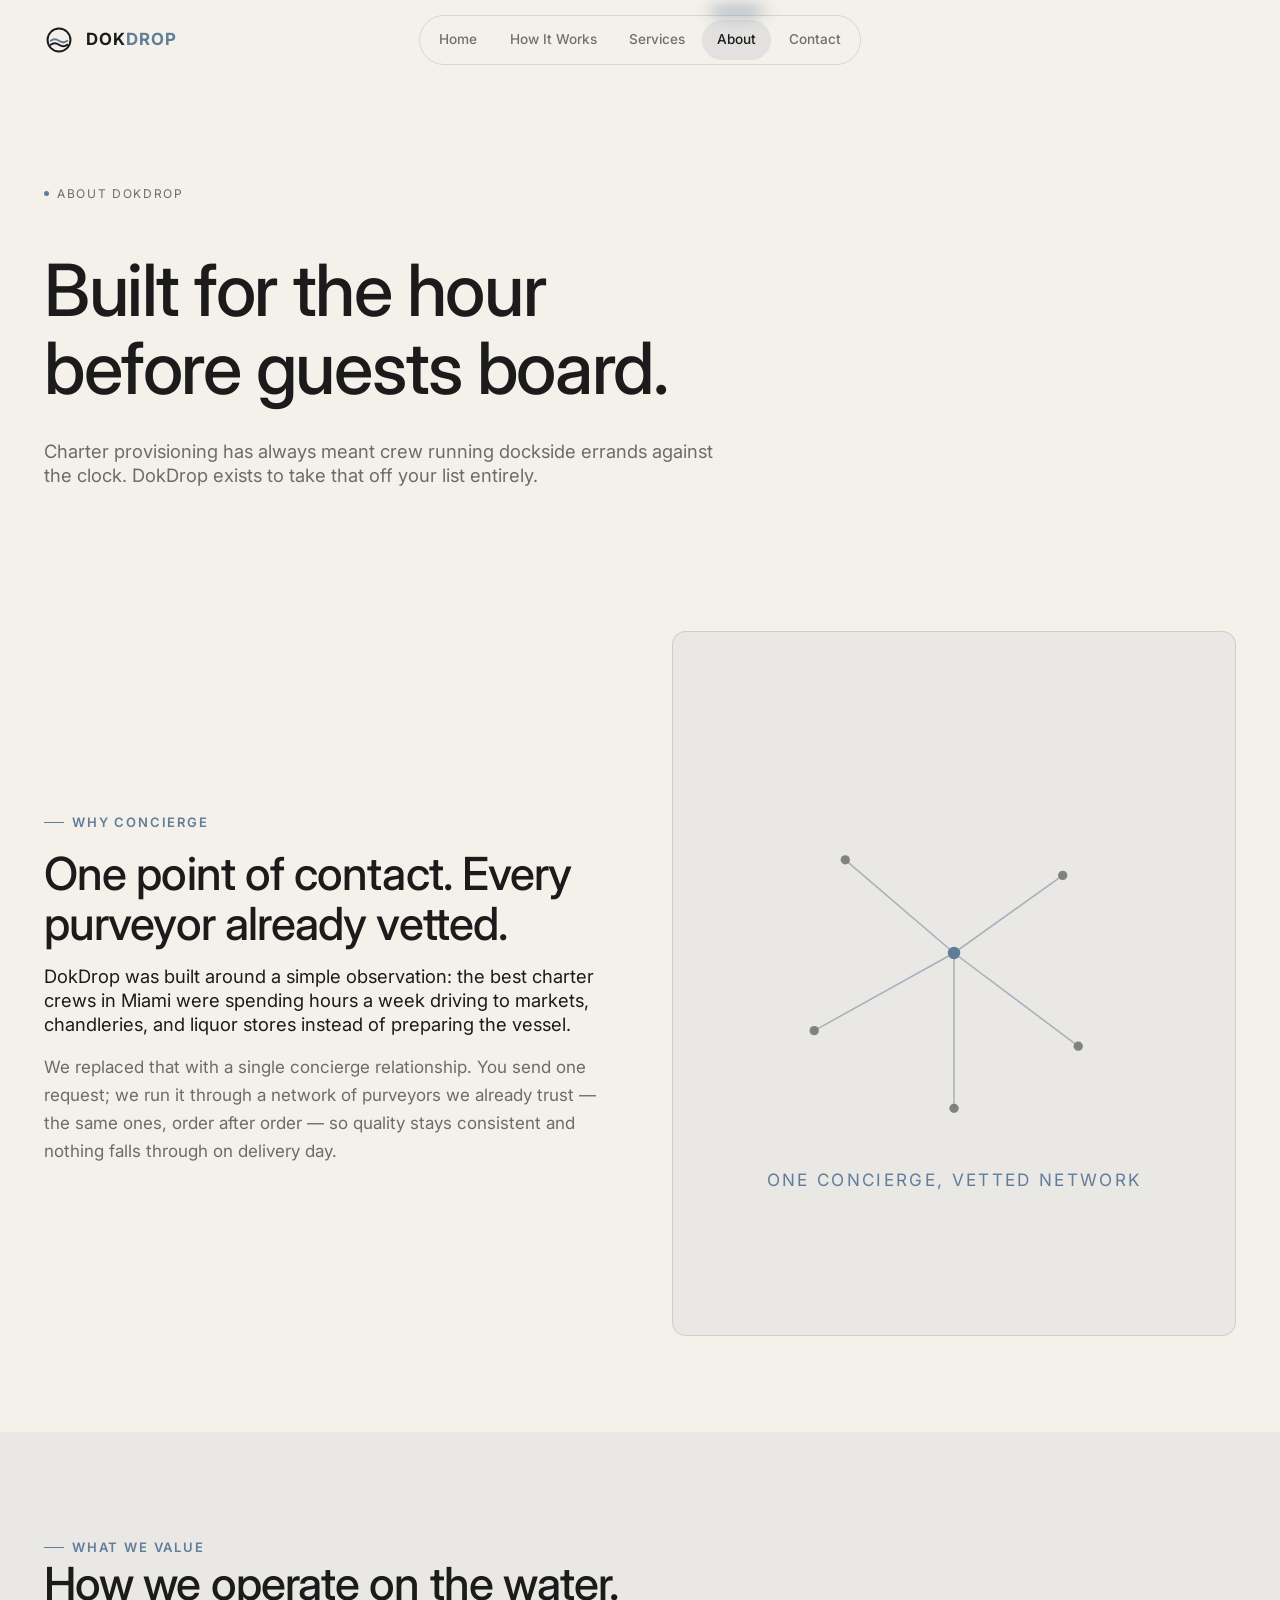
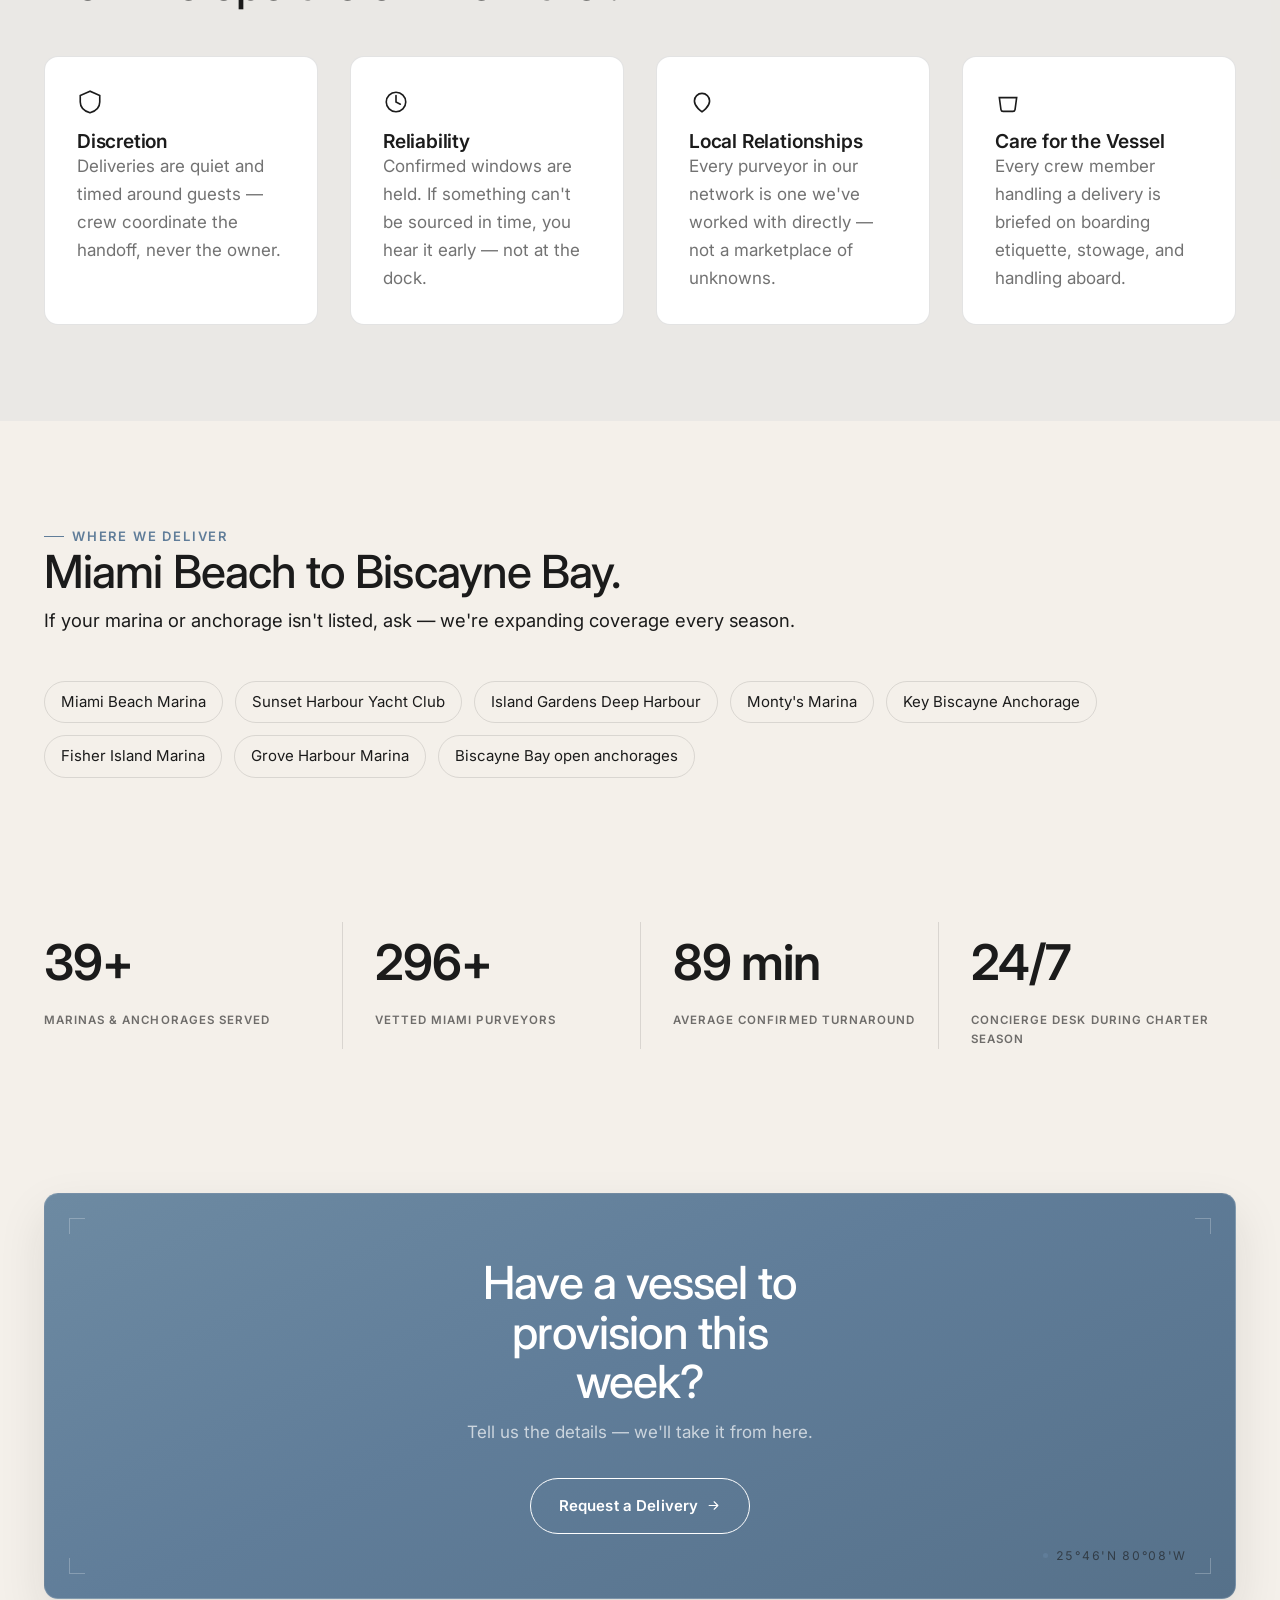
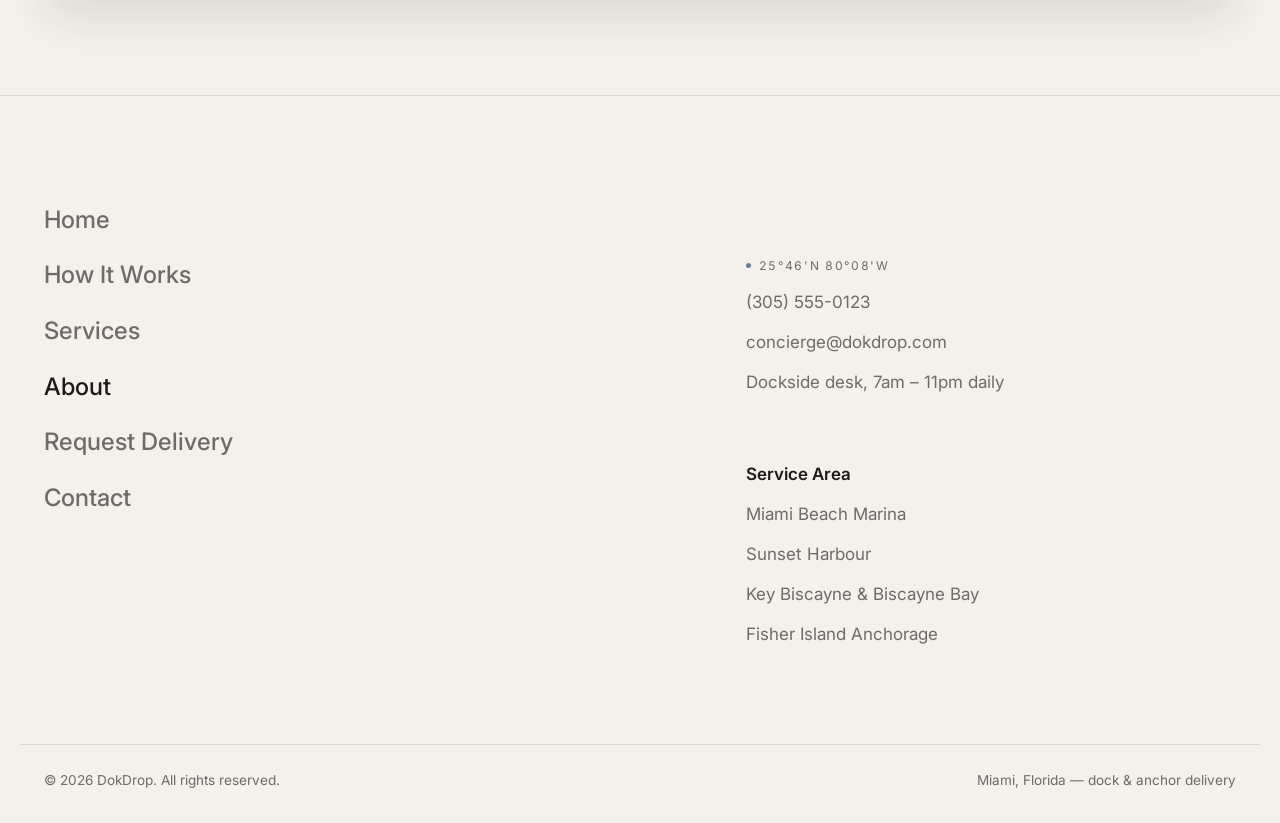
==== commit 7a0e01e5: "Add Porthole Wave logo mark to header and favicon Implements the new logo system from Claude Design:" ====
--- a/about.html
+++ b/about.html
@@ -16,6 +16,11 @@
 <header class="site-header">
   <div class="container nav-row">
     <a href="index.html" class="brand" aria-label="DokDrop home">
+      <svg class="brand-mark" viewBox="0 0 76 76" aria-hidden="true">
+        <circle cx="38" cy="38" r="29" fill="none" stroke="var(--color-ink)" stroke-width="5"/>
+        <path d="M17 40 Q 27 32, 38 40 T 59 40" fill="none" stroke="var(--slate)" stroke-width="5" stroke-linecap="round"/>
+        <path d="M17 50 Q 27 42, 38 50 T 59 50" fill="none" stroke="var(--color-ink)" stroke-width="5" stroke-linecap="round"/>
+      </svg>
       <span class="brand-word">Dok<em>Drop</em></span>
     </a>
 
--- a/assets/css/styles.css
+++ b/assets/css/styles.css
@@ -337,6 +337,7 @@
   gap: var(--sp-3);
   color: var(--color-ink);
 }
+.brand-mark { width: 30px; height: 30px; flex-shrink: 0; }
 .brand-word {
   font-family: var(--font-display);
   font-size: 1.05rem;
@@ -498,7 +499,7 @@
 .wave-text { display: inline-flex; }
 .wave-text span {
   display: inline-block;
-  animation: wave-bounce 1.3s ease-in-out infinite;
+  animation: wave-bounce 1.3s ease-in-out 1;
 }
 .wave-text span:nth-child(1) { animation-delay: 0.00s; }
 .wave-text span:nth-child(2) { animation-delay: 0.06s; }
@@ -1203,10 +1204,50 @@
 }
 .illustration-panel.dark { background: var(--color-bg-alt); }
 .illustration-panel svg { width: 100%; height: auto; }
+.illustration-panel.has-photo { position: relative; padding: 0; overflow: hidden; aspect-ratio: 1/1; }
+.illustration-panel img { width: 100%; height: 100%; object-fit: cover; object-position: 30% center; display: block; }
+.illustration-panel.has-photo::after {
+  content: '';
+  position: absolute;
+  inset: 0;
+  background: linear-gradient(180deg, rgba(20, 26, 32, 0.16) 0%, rgba(20, 26, 32, 0.14) 55%, rgba(20, 26, 32, 0.48) 100%);
+  pointer-events: none;
+}
+@media (min-width: 901px) {
+  .two-col .illustration-panel.has-photo {
+    position: sticky;
+    align-self: start;
+    top: calc(var(--nav-h) + var(--sp-6));
+  }
+}
 @media (max-width: 900px) {
   .illustration-panel { aspect-ratio: 16/10; padding: var(--sp-6); }
   .illustration-panel svg { width: auto; max-width: 180px; max-height: 100%; }
-}
+  .illustration-panel.has-photo { padding: 0; aspect-ratio: 16/10; }
+}
+
+/* ---- Corner register ticks + coordinate stamp for framed photography,
+   echoing the hero/CTA-band chart motif so photos read on-brand ---- */
+.frame-tick {
+  position: absolute;
+  z-index: 2;
+  width: 16px;
+  height: 16px;
+  border: 0 solid rgba(255, 255, 255, 0.8);
+  pointer-events: none;
+}
+.frame-tick-tl { top: var(--sp-4); left: var(--sp-4); border-width: 1px 0 0 1px; }
+.frame-tick-tr { top: var(--sp-4); right: var(--sp-4); border-width: 1px 1px 0 0; }
+.frame-tick-bl { bottom: var(--sp-4); left: var(--sp-4); border-width: 0 0 1px 1px; }
+.frame-tick-br { bottom: var(--sp-4); right: var(--sp-4); border-width: 0 1px 1px 0; }
+.frame-coord {
+  position: absolute;
+  z-index: 2;
+  bottom: var(--sp-4);
+  right: var(--sp-5);
+  color: rgba(255, 255, 255, 0.88);
+}
+.frame-coord::before { background: var(--white); }
 
 .icon-scatter {
   display: flex;
@@ -1366,23 +1407,54 @@
 }
 
 /* ---- Numbered index rows (act/chapter listing) ---- */
-.index-rows { display: flex; flex-direction: column; }
+.index-rows { position: relative; display: flex; flex-direction: column; }
+.index-rows::after {
+  content: '';
+  position: absolute;
+  left: 1.5rem;
+  bottom: -1px;
+  width: 6px;
+  height: 6px;
+  border-radius: 50%;
+  background: var(--color-border);
+  transform: translate(-50%, 50%);
+}
 .index-row {
-  display: flex;
-  align-items: baseline;
+  position: relative;
+  display: flex;
+  align-items: center;
   justify-content: space-between;
   gap: var(--sp-6);
-  padding-block: var(--sp-6);
+  padding: var(--sp-6) var(--sp-2);
   border-top: 1px solid var(--color-border);
-  transition: padding-left var(--dur-base) var(--ease-out);
+  transition: padding-left var(--dur-base) var(--ease-out), background-color var(--dur-base) var(--ease-out);
+}
+.index-row::before {
+  content: '';
+  position: absolute;
+  top: -1px;
+  left: 1.5rem;
+  width: 6px;
+  height: 6px;
+  border-radius: 50%;
+  background: var(--color-border);
+  transform: translate(-50%, -50%);
+  transition: background-color var(--dur-base) var(--ease-out), transform var(--dur-base) var(--ease-out);
 }
 .index-rows .index-row:last-child { border-bottom: 1px solid var(--color-border); }
 .dark-section .index-row,
 .dark-section .index-rows .index-row:last-child { border-color: var(--color-border-dark); }
+.index-row:hover {
+  background-color: rgba(96, 125, 153, 0.06);
+  padding-left: var(--sp-4);
+}
+.index-row:hover::before { background-color: var(--slate); transform: translate(-50%, -50%) scale(1.6); }
 .index-row .index-num {
   font-family: var(--font-display);
-  font-size: 1.6rem;
-  font-weight: 600;
+  font-size: 1.9rem;
+  font-weight: 500;
+  font-variant-numeric: tabular-nums;
+  letter-spacing: -0.01em;
   color: var(--color-border);
   flex-shrink: 0;
   width: 3.25rem;
@@ -1396,11 +1468,19 @@
   transition: color var(--dur-base) var(--ease-out);
 }
 .index-row p { max-width: 40ch; flex-shrink: 0; }
-.index-row:hover { padding-left: var(--sp-4); }
 .index-row:hover h3 { color: var(--slate); }
+.index-row-arrow {
+  flex-shrink: 0;
+  display: inline-flex;
+  color: var(--color-text-faint);
+  transition: color var(--dur-base) var(--ease-out), transform var(--dur-base) var(--ease-out);
+}
+.index-row-arrow svg { width: 18px; height: 18px; }
+.index-row:hover .index-row-arrow { color: var(--slate); transform: translateX(5px); }
 @media (max-width: 767px) {
   .index-row { flex-direction: column; align-items: flex-start; gap: var(--sp-2); }
   .index-row p { max-width: none; flex-shrink: 1; }
+  .index-row-arrow { display: none; }
 }
 
 /* ---- Scroll-to-top button (fixed) ---- */
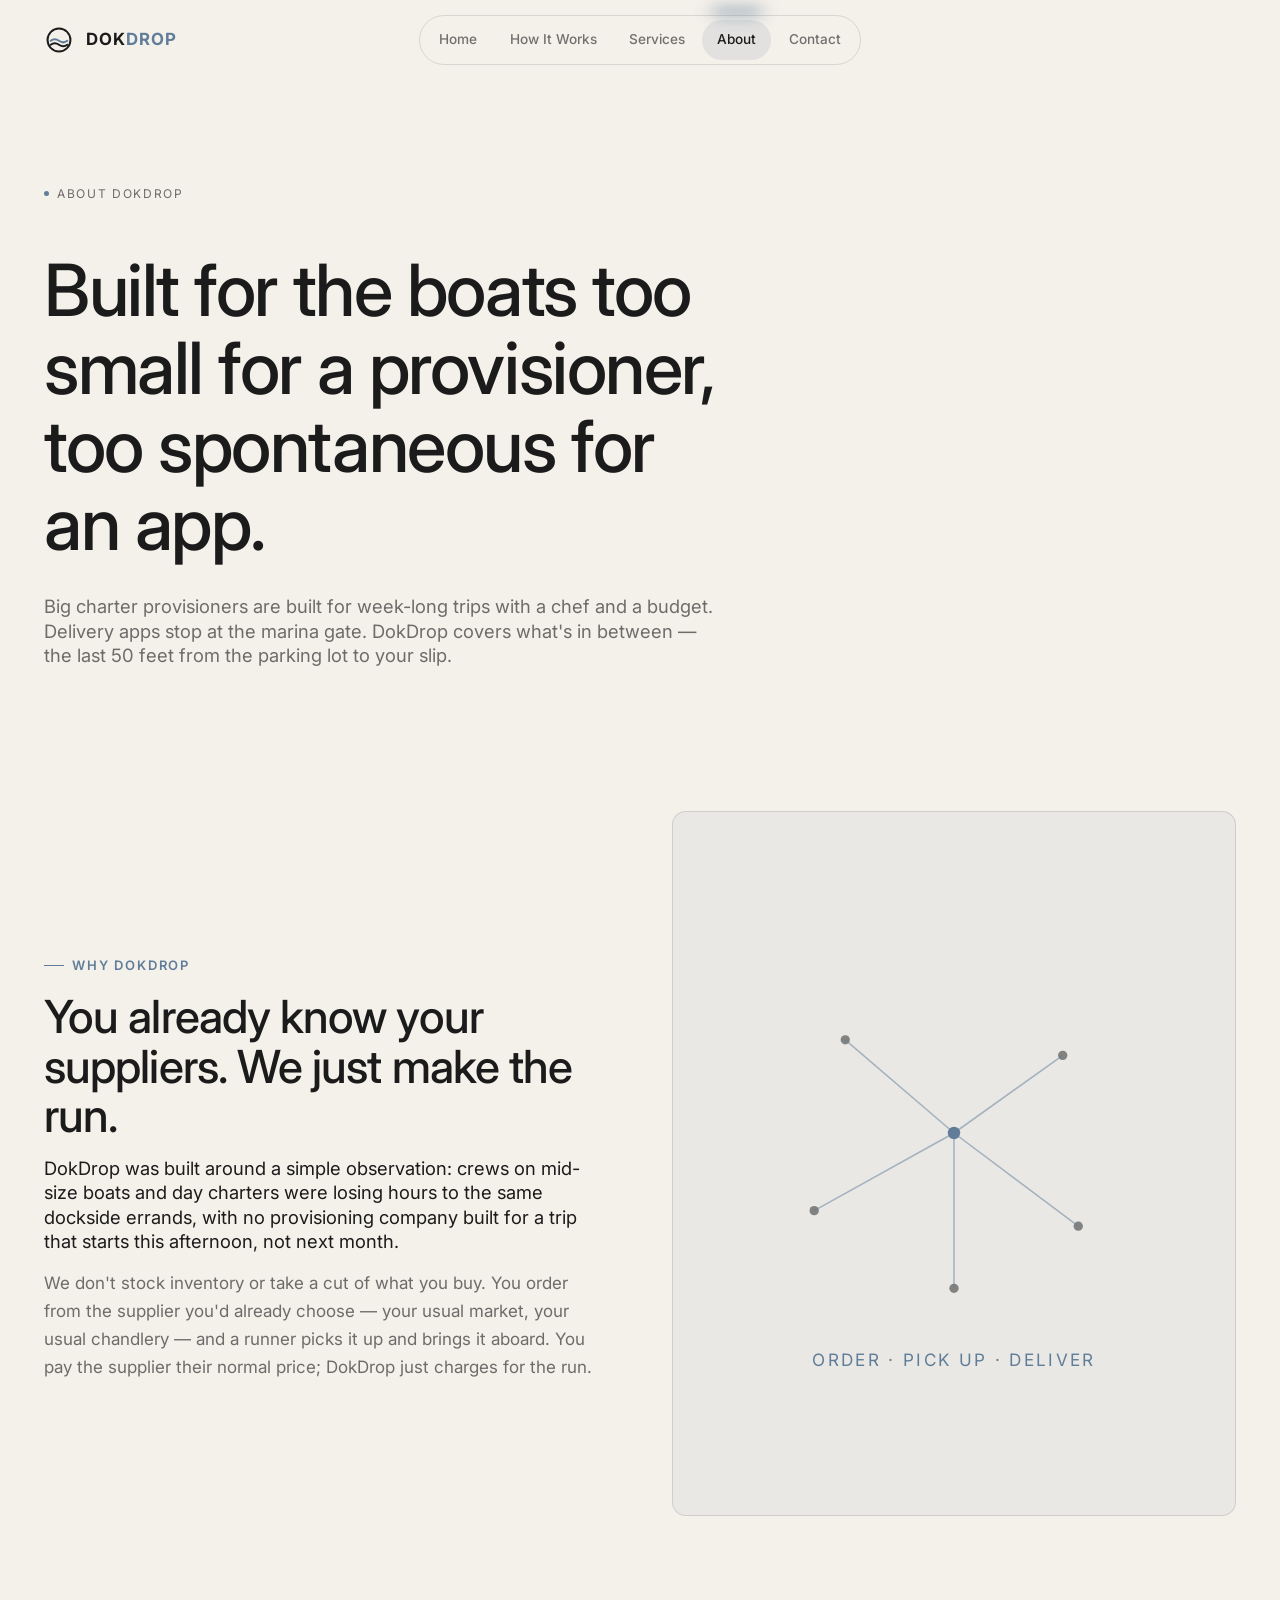
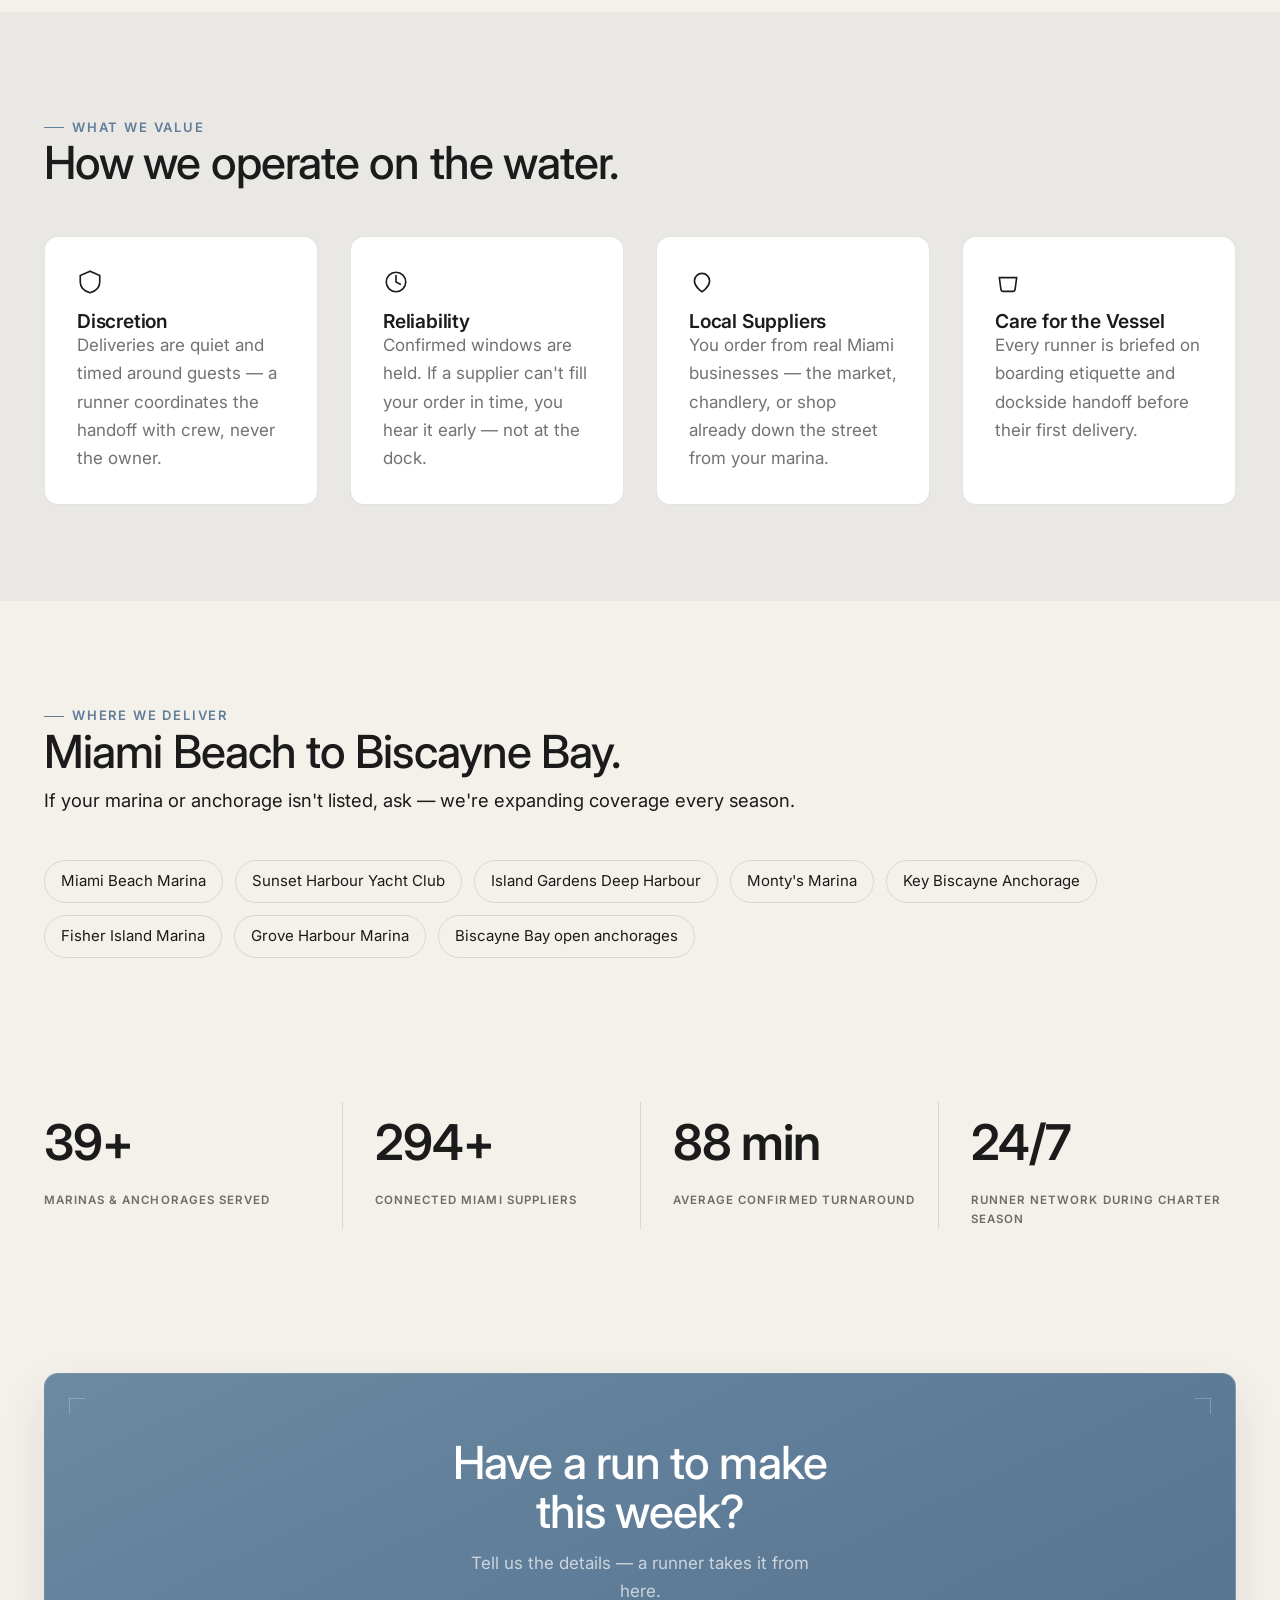
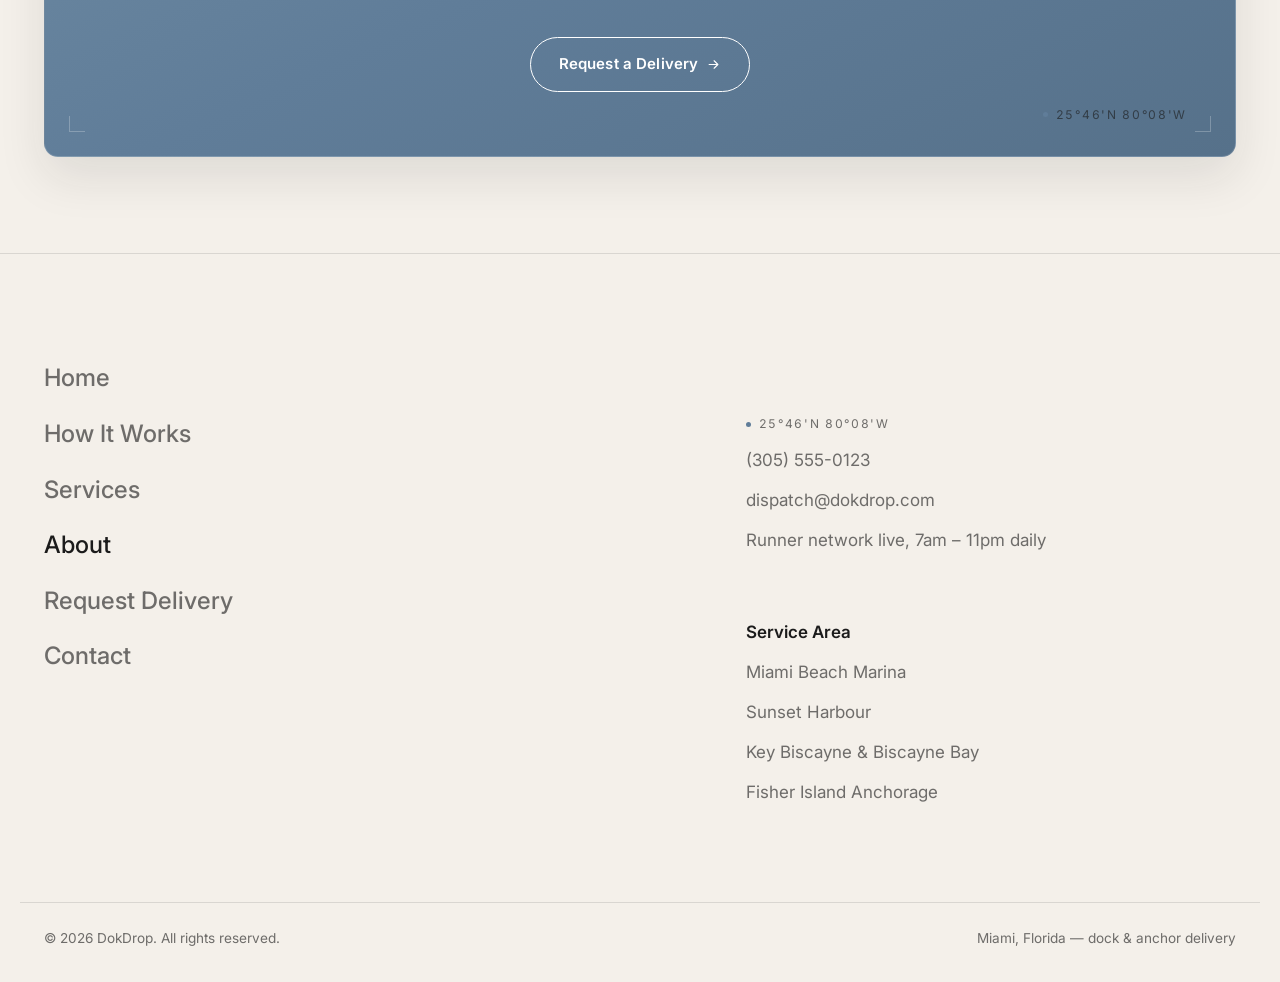
==== commit 59656dbc: "Reposition copy from concierge provisioning to delivery marketplace DokDrop doesn't source, quality-" ====
--- a/about.html
+++ b/about.html
@@ -4,7 +4,7 @@
 <meta charset="UTF-8">
 <meta name="viewport" content="width=device-width, initial-scale=1">
 <title>About — DokDrop</title>
-<meta name="description" content="DokDrop is a concierge provisioning and delivery service built for Miami's charter fleet — sourcing and delivering directly to vessels at dock or anchor.">
+<meta name="description" content="DokDrop is the delivery layer between Miami suppliers and yacht crews — connecting you to the market, chandlery, or shop you already trust, and running it to the boat.">
 <link rel="icon" type="image/svg+xml" href="assets/images/favicon.svg">
 <link rel="preconnect" href="https://fonts.googleapis.com">
 <link rel="preconnect" href="https://fonts.gstatic.com" crossorigin>
@@ -42,8 +42,8 @@
   <section class="page-header overlap-header">
     <div class="container">
       <p class="coord" style="margin-bottom:var(--sp-6);">ABOUT DOKDROP</p>
-      <h1 class="reveal-cinematic" style="max-width:15ch;">Built for the hour before guests board.</h1>
-      <p class="lede reveal-cinematic" style="max-width:56ch; margin-top:var(--sp-6);">Charter provisioning has always meant crew running dockside errands against the clock. DokDrop exists to take that off your list entirely.</p>
+      <h1 class="reveal-cinematic" style="max-width:15ch;">Built for the boats too small for a provisioner, too spontaneous for an app.</h1>
+      <p class="lede reveal-cinematic" style="max-width:56ch; margin-top:var(--sp-6);">Big charter provisioners are built for week-long trips with a chef and a budget. Delivery apps stop at the marina gate. DokDrop covers what's in between — the last 50 feet from the parking lot to your slip.</p>
     </div>
   </section>
 
@@ -51,10 +51,10 @@
     <div class="container">
       <div class="two-col reveal">
         <div>
-          <span class="eyebrow">Why Concierge</span>
-          <h2 style="margin-top:var(--sp-4);">One point of contact. Every purveyor already vetted.</h2>
-          <p class="lede" style="margin-top:var(--sp-4);">DokDrop was built around a simple observation: the best charter crews in Miami were spending hours a week driving to markets, chandleries, and liquor stores instead of preparing the vessel.</p>
-          <p style="margin-top:var(--sp-4);">We replaced that with a single concierge relationship. You send one request; we run it through a network of purveyors we already trust — the same ones, order after order — so quality stays consistent and nothing falls through on delivery day.</p>
+          <span class="eyebrow">Why DokDrop</span>
+          <h2 style="margin-top:var(--sp-4);">You already know your suppliers. We just make the run.</h2>
+          <p class="lede" style="margin-top:var(--sp-4);">DokDrop was built around a simple observation: crews on mid-size boats and day charters were losing hours to the same dockside errands, with no provisioning company built for a trip that starts this afternoon, not next month.</p>
+          <p style="margin-top:var(--sp-4);">We don't stock inventory or take a cut of what you buy. You order from the supplier you'd already choose — your usual market, your usual chandlery — and a runner picks it up and brings it aboard. You pay the supplier their normal price; DokDrop just charges for the run.</p>
         </div>
         <div class="illustration-panel dark reveal" aria-hidden="true">
           <svg viewBox="0 0 300 340" fill="none">
@@ -69,7 +69,7 @@
             <line x1="150" y1="150" x2="60" y2="200" stroke="rgba(96,125,153,0.5)" stroke-width="1"/>
             <line x1="150" y1="150" x2="230" y2="210" stroke="rgba(96,125,153,0.5)" stroke-width="1"/>
             <line x1="150" y1="150" x2="150" y2="250" stroke="rgba(96,125,153,0.5)" stroke-width="1"/>
-            <text x="150" y="300" text-anchor="middle" fill="#607D99" font-size="11" letter-spacing="1.5" font-family="Inter">ONE CONCIERGE, VETTED NETWORK</text>
+            <text x="150" y="300" text-anchor="middle" fill="#607D99" font-size="11" letter-spacing="1.5" font-family="Inter">ORDER · PICK UP · DELIVER</text>
           </svg>
         </div>
       </div>
@@ -88,22 +88,22 @@
         <div class="card">
           <div class="icon-badge" style="margin-bottom:var(--sp-4);"><svg viewBox="0 0 24 24" fill="none" width="26" height="26"><path d="M12 2 3 6v6c0 5 4 8.5 9 10 5-1.5 9-5 9-10V6l-9-4Z" stroke="currentColor" stroke-width="1.5"/></svg></div>
           <h4>Discretion</h4>
-          <p>Deliveries are quiet and timed around guests — crew coordinate the handoff, never the owner.</p>
+          <p>Deliveries are quiet and timed around guests — a runner coordinates the handoff with crew, never the owner.</p>
         </div>
         <div class="card">
           <div class="icon-badge" style="margin-bottom:var(--sp-4);"><svg viewBox="0 0 24 24" fill="none" width="26" height="26"><path d="M12 6v6l4 2" stroke="currentColor" stroke-width="1.5" stroke-linecap="round"/><circle cx="12" cy="12" r="9" stroke="currentColor" stroke-width="1.5"/></svg></div>
           <h4>Reliability</h4>
-          <p>Confirmed windows are held. If something can't be sourced in time, you hear it early — not at the dock.</p>
+          <p>Confirmed windows are held. If a supplier can't fill your order in time, you hear it early — not at the dock.</p>
         </div>
         <div class="card">
           <div class="icon-badge" style="margin-bottom:var(--sp-4);"><svg viewBox="0 0 24 24" fill="none" width="26" height="26"><path d="M12 21s-7-4.5-7-10a7 7 0 0114 0c0 5.5-7 10-7 10Z" stroke="currentColor" stroke-width="1.5"/></svg></div>
-          <h4>Local Relationships</h4>
-          <p>Every purveyor in our network is one we've worked with directly — not a marketplace of unknowns.</p>
+          <h4>Local Suppliers</h4>
+          <p>You order from real Miami businesses — the market, chandlery, or shop already down the street from your marina.</p>
         </div>
         <div class="card">
           <div class="icon-badge" style="margin-bottom:var(--sp-4);"><svg viewBox="0 0 24 24" fill="none" width="26" height="26"><path d="M4 8h16l-1.5 11a2 2 0 01-2 1.7H7.5a2 2 0 01-2-1.7L4 8Z" stroke="currentColor" stroke-width="1.5"/></svg></div>
           <h4>Care for the Vessel</h4>
-          <p>Every crew member handling a delivery is briefed on boarding etiquette, stowage, and handling aboard.</p>
+          <p>Every runner is briefed on boarding etiquette and dockside handoff before their first delivery.</p>
         </div>
       </div>
     </div>
@@ -140,7 +140,7 @@
         </div>
         <div class="stat">
           <span class="stat-num"><span data-count-to="300" data-suffix="+">0</span></span>
-          <span class="stat-label">Vetted Miami purveyors</span>
+          <span class="stat-label">Connected Miami suppliers</span>
         </div>
         <div class="stat">
           <span class="stat-num"><span data-count-to="90" data-suffix=" min">0</span></span>
@@ -148,7 +148,7 @@
         </div>
         <div class="stat">
           <span class="stat-num">24/7</span>
-          <span class="stat-label">Concierge desk during charter season</span>
+          <span class="stat-label">Runner network during charter season</span>
         </div>
       </div>
     </div>
@@ -163,8 +163,8 @@
         <span class="cta-band-tick cta-band-tick-br" aria-hidden="true"></span>
         <span class="coord cta-band-coord" aria-hidden="true">25°46'N 80°08'W</span>
         <div class="cta-band-content">
-          <h2 class="reveal-cinematic">Have a vessel to provision this week?</h2>
-          <p class="reveal-cinematic" style="transition-delay:120ms;">Tell us the details — we'll take it from here.</p>
+          <h2 class="reveal-cinematic">Have a run to make this week?</h2>
+          <p class="reveal-cinematic" style="transition-delay:120ms;">Tell us the details — a runner takes it from here.</p>
           <a href="request.html" class="btn btn-outline cta-band-btn btn-shiny reveal-cinematic" style="transition-delay:220ms;">
             <span class="btn-shiny-label">Request a Delivery</span>
             <svg viewBox="0 0 24 24" fill="none" aria-hidden="true"><path d="M5 12h14m0 0l-6-6m6 6l-6 6" stroke="currentColor" stroke-width="1.8" stroke-linecap="round" stroke-linejoin="round"/></svg>
@@ -190,8 +190,8 @@
       <div class="mega-footer-meta">
         <span class="coord">25°46'N 80°08'W</span>
         <a href="tel:+13055550123">(305) 555-0123</a>
-        <a href="mailto:concierge@dokdrop.com">concierge@dokdrop.com</a>
-        <span>Dockside desk, 7am – 11pm daily</span>
+        <a href="mailto:dispatch@dokdrop.com">dispatch@dokdrop.com</a>
+        <span>Runner network live, 7am – 11pm daily</span>
       </div>
       <div class="mega-footer-meta">
         <span style="color:var(--color-ink); font-weight:600;">Service Area</span>
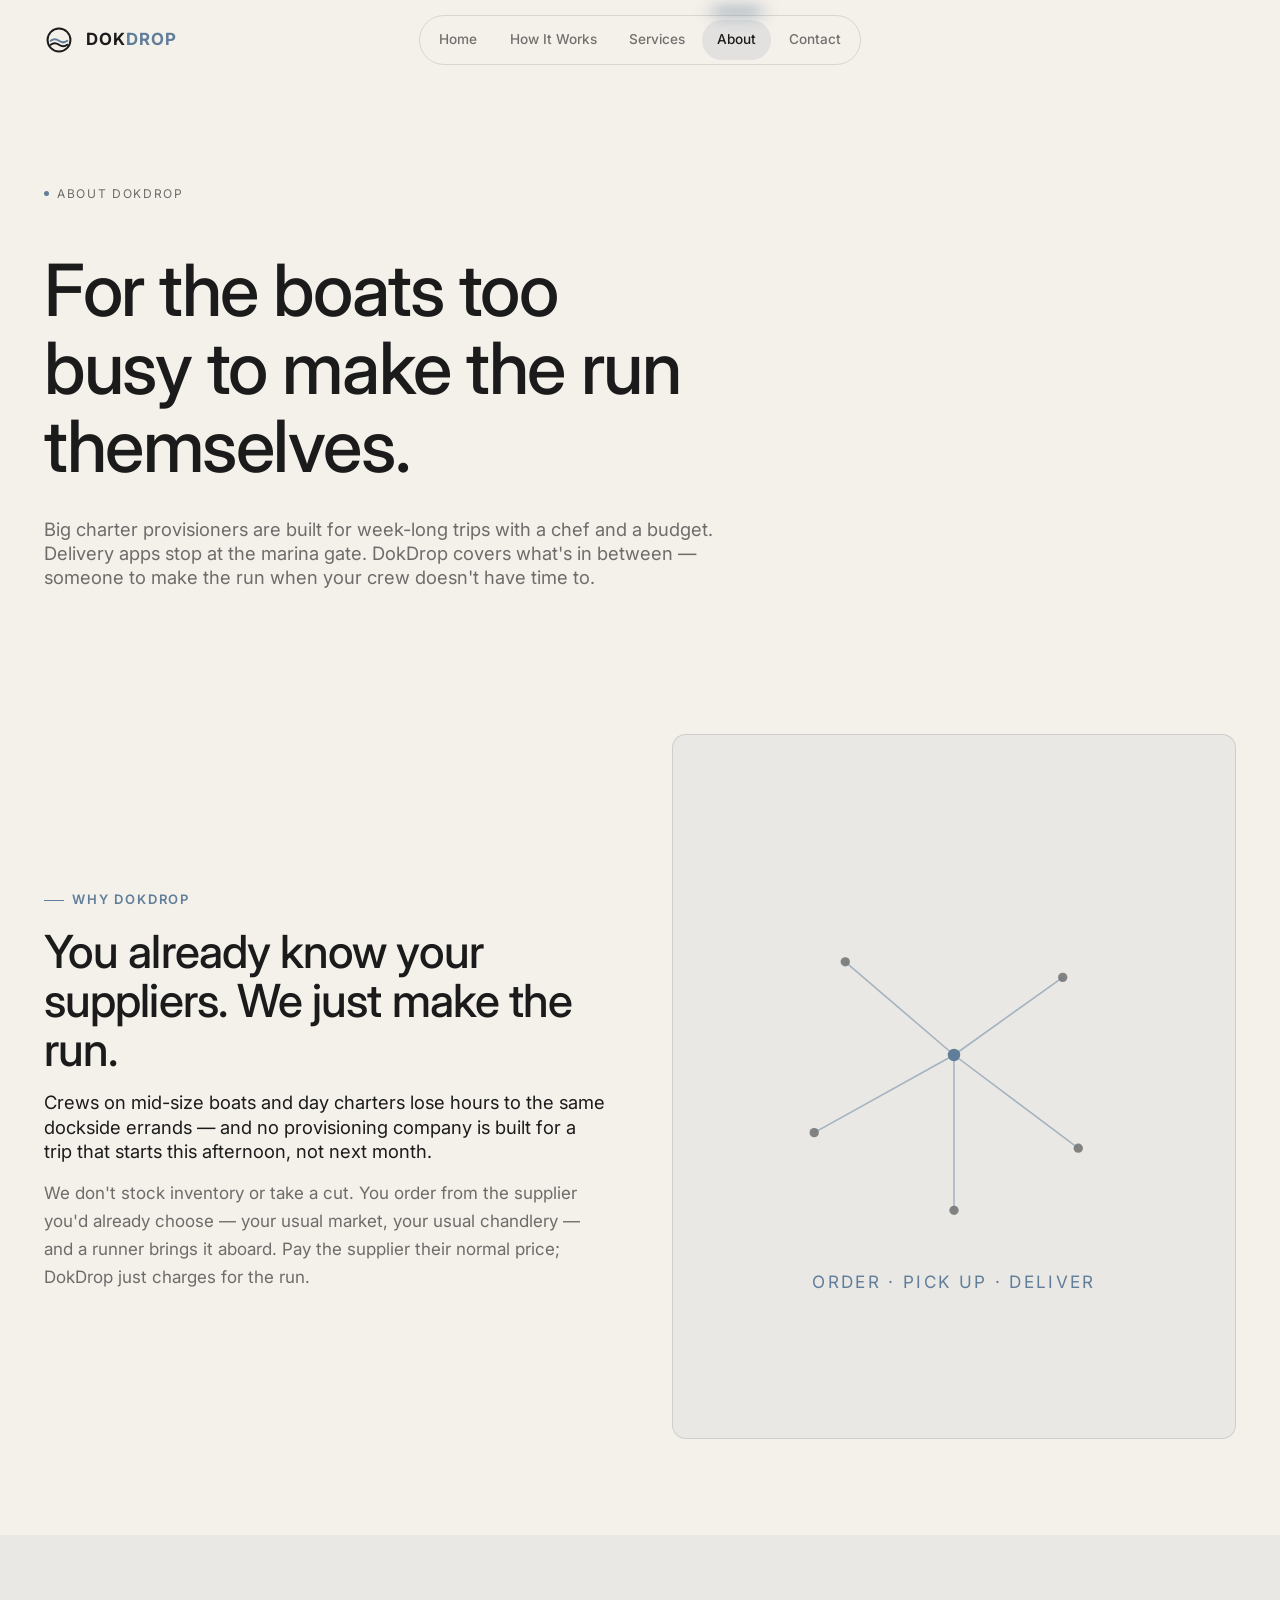
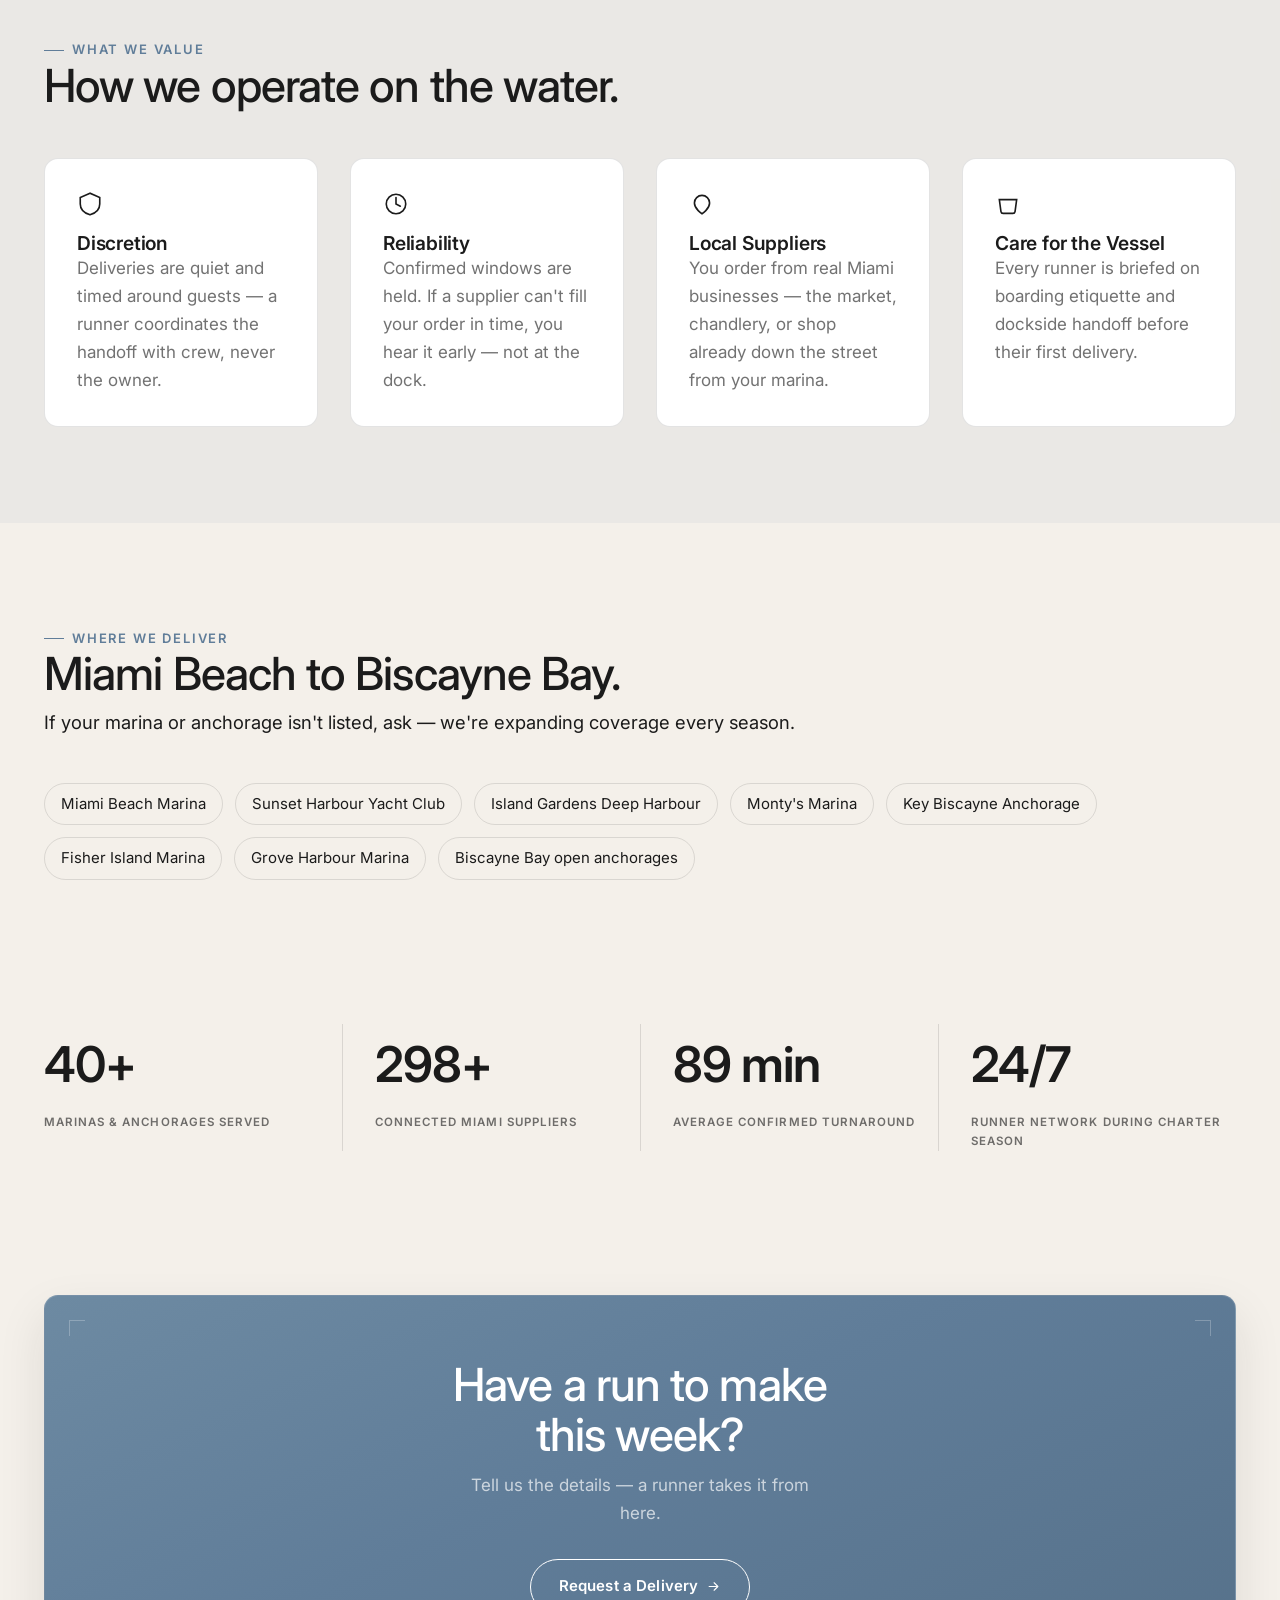
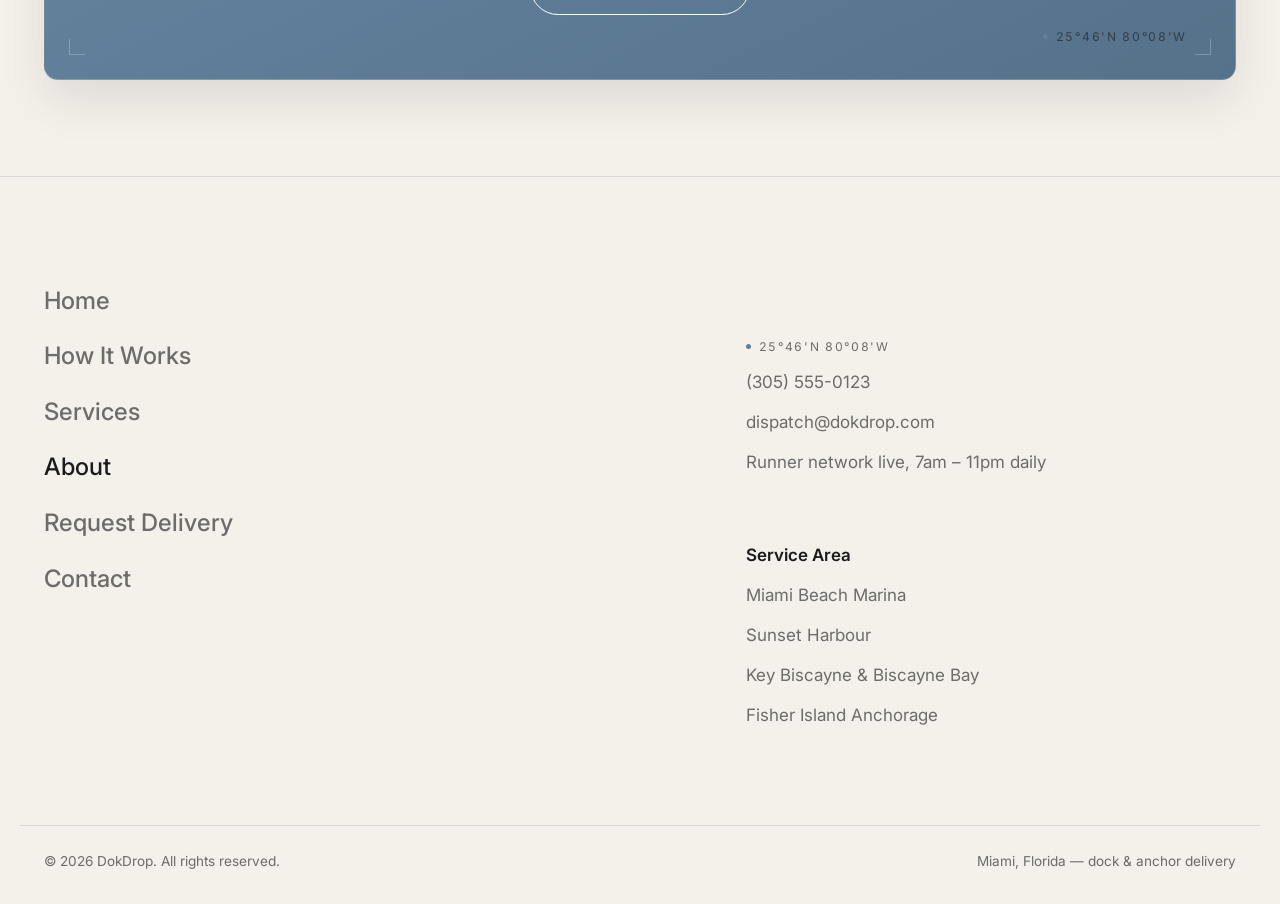
==== commit f4a878c2: "Wire delivery forms to Formspree and tighten homepage/about copy - Request and contact forms now POS" ====
--- a/about.html
+++ b/about.html
@@ -42,8 +42,8 @@
   <section class="page-header overlap-header">
     <div class="container">
       <p class="coord" style="margin-bottom:var(--sp-6);">ABOUT DOKDROP</p>
-      <h1 class="reveal-cinematic" style="max-width:15ch;">Built for the boats too small for a provisioner, too spontaneous for an app.</h1>
-      <p class="lede reveal-cinematic" style="max-width:56ch; margin-top:var(--sp-6);">Big charter provisioners are built for week-long trips with a chef and a budget. Delivery apps stop at the marina gate. DokDrop covers what's in between — the last 50 feet from the parking lot to your slip.</p>
+      <h1 class="reveal-cinematic" style="max-width:15ch;">For the boats too busy to make the run themselves.</h1>
+      <p class="lede reveal-cinematic" style="max-width:56ch; margin-top:var(--sp-6);">Big charter provisioners are built for week-long trips with a chef and a budget. Delivery apps stop at the marina gate. DokDrop covers what's in between — someone to make the run when your crew doesn't have time to.</p>
     </div>
   </section>
 
@@ -53,8 +53,8 @@
         <div>
           <span class="eyebrow">Why DokDrop</span>
           <h2 style="margin-top:var(--sp-4);">You already know your suppliers. We just make the run.</h2>
-          <p class="lede" style="margin-top:var(--sp-4);">DokDrop was built around a simple observation: crews on mid-size boats and day charters were losing hours to the same dockside errands, with no provisioning company built for a trip that starts this afternoon, not next month.</p>
-          <p style="margin-top:var(--sp-4);">We don't stock inventory or take a cut of what you buy. You order from the supplier you'd already choose — your usual market, your usual chandlery — and a runner picks it up and brings it aboard. You pay the supplier their normal price; DokDrop just charges for the run.</p>
+          <p class="lede" style="margin-top:var(--sp-4);">Crews on mid-size boats and day charters lose hours to the same dockside errands — and no provisioning company is built for a trip that starts this afternoon, not next month.</p>
+          <p style="margin-top:var(--sp-4);">We don't stock inventory or take a cut. You order from the supplier you'd already choose — your usual market, your usual chandlery — and a runner brings it aboard. Pay the supplier their normal price; DokDrop just charges for the run.</p>
         </div>
         <div class="illustration-panel dark reveal" aria-hidden="true">
           <svg viewBox="0 0 300 340" fill="none">
--- a/assets/css/styles.css
+++ b/assets/css/styles.css
@@ -1027,6 +1027,7 @@
 }
 .form-status.is-visible { display: flex; }
 .form-status svg { width: 22px; height: 22px; flex-shrink: 0; }
+.form-status.is-error { background: #A83232; }
 
 /* ==========================================================================
    FAQ accordion
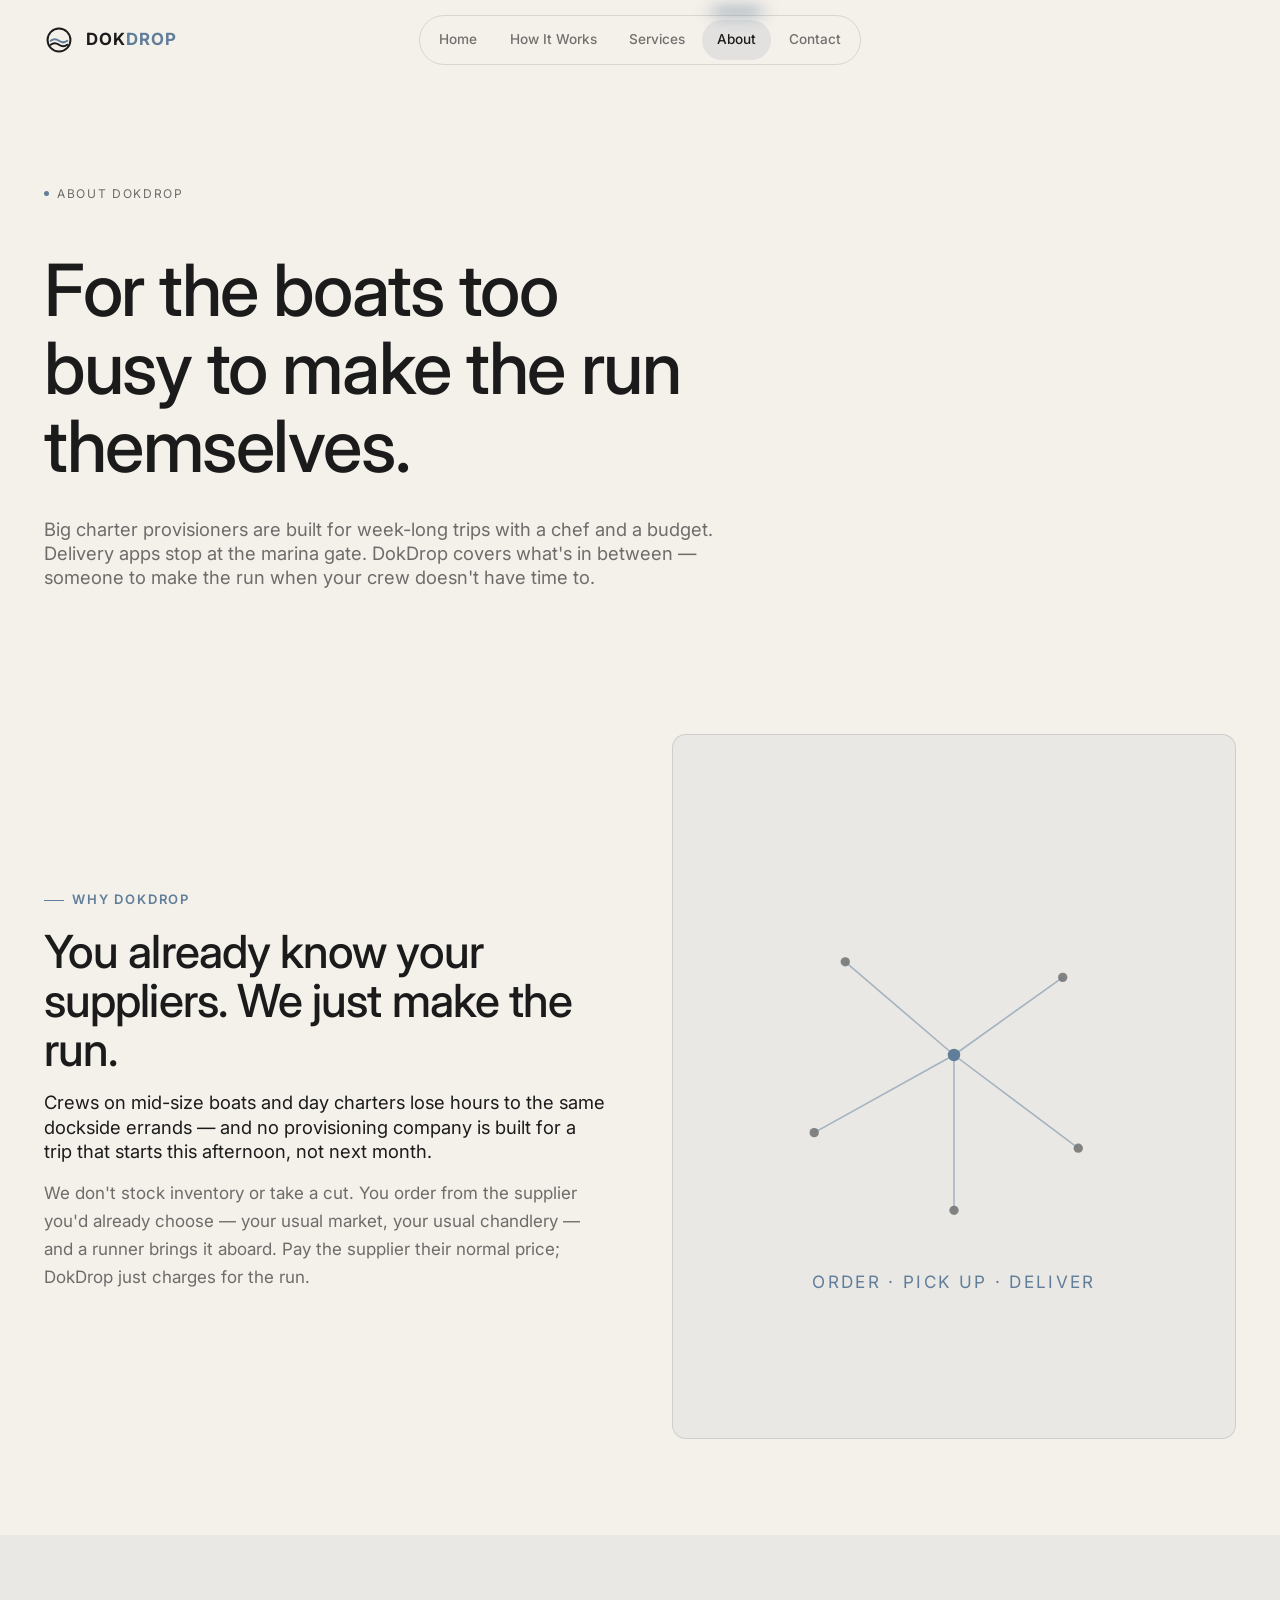
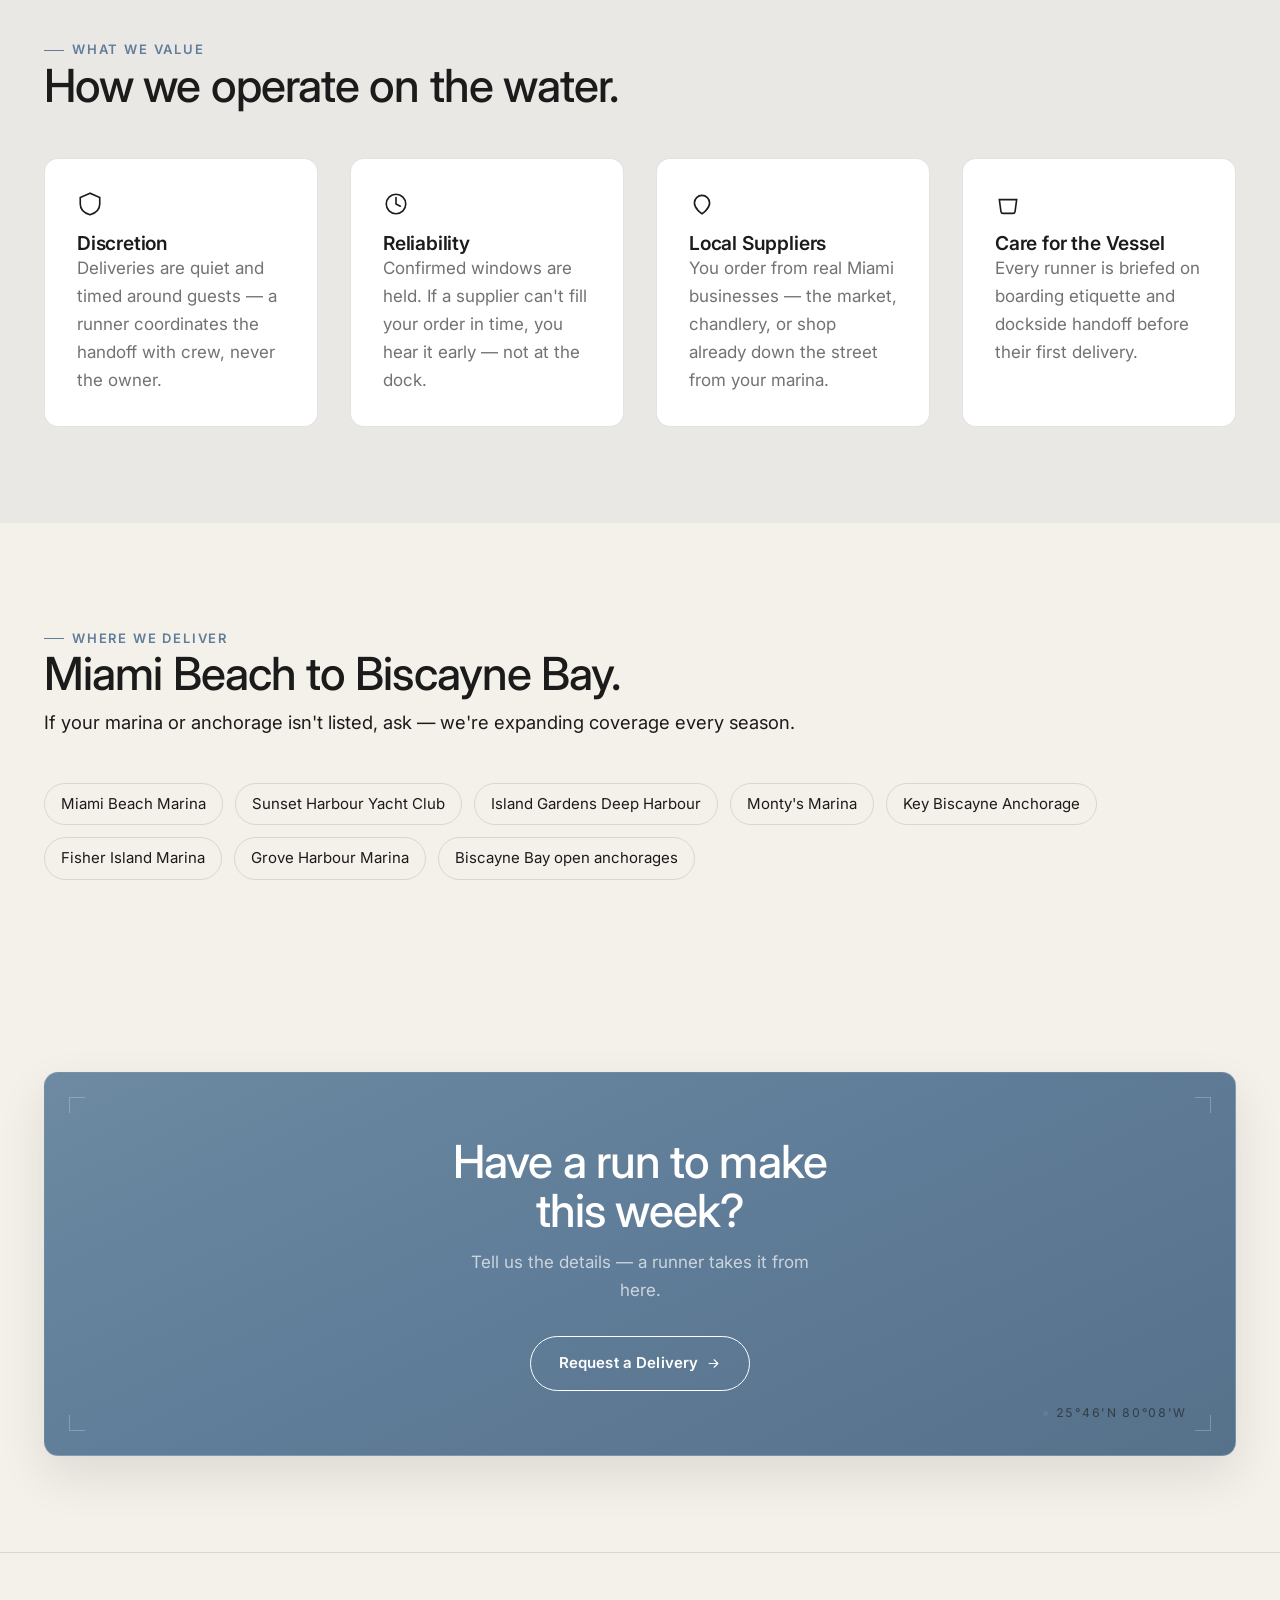
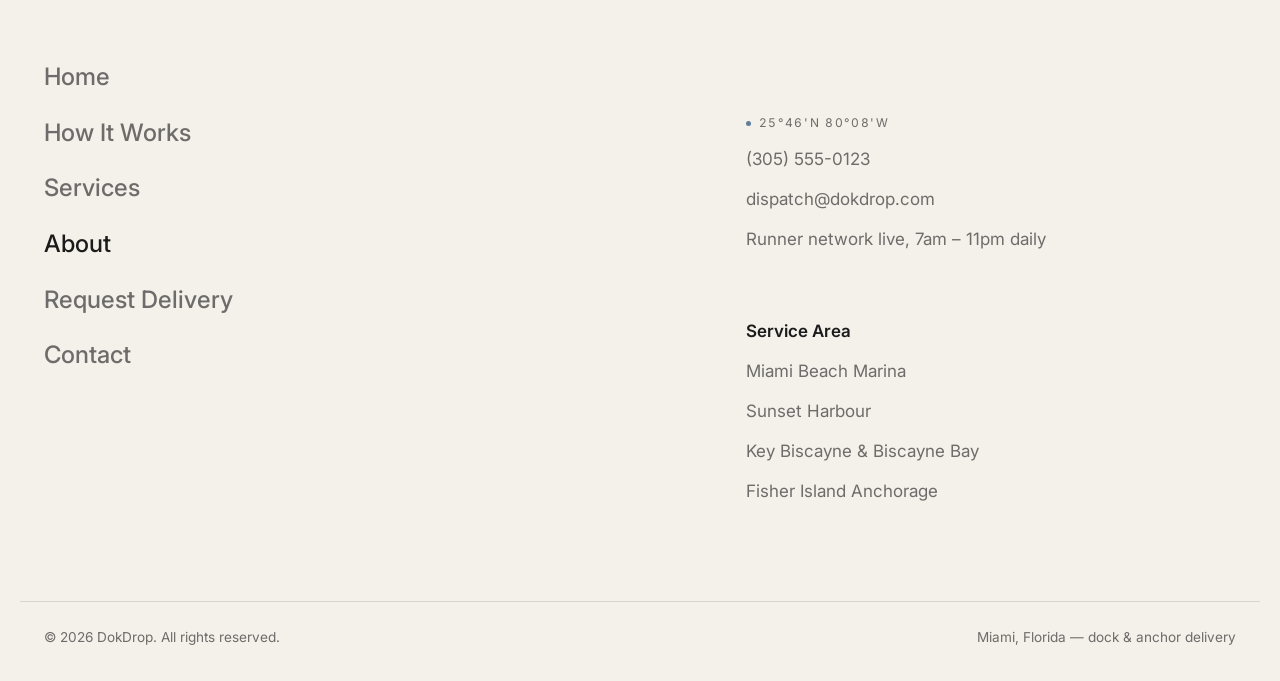
==== commit 016cfcb3: "Remove illustrative stats from about page and bust favicon cache - Drops the placeholder stats row f" ====
--- a/about.html
+++ b/about.html
@@ -5,7 +5,7 @@
 <meta name="viewport" content="width=device-width, initial-scale=1">
 <title>About — DokDrop</title>
 <meta name="description" content="DokDrop is the delivery layer between Miami suppliers and yacht crews — connecting you to the market, chandlery, or shop you already trust, and running it to the boat.">
-<link rel="icon" type="image/svg+xml" href="assets/images/favicon.svg">
+<link rel="icon" type="image/svg+xml" href="assets/images/favicon.svg?v=2">
 <link rel="preconnect" href="https://fonts.googleapis.com">
 <link rel="preconnect" href="https://fonts.gstatic.com" crossorigin>
 <link rel="stylesheet" href="assets/css/styles.css">
@@ -131,29 +131,6 @@
     </div>
   </section>
 
-  <section class="section-tight">
-    <div class="container">
-      <div class="stats-row reveal reveal-stagger">
-        <div class="stat">
-          <span class="stat-num"><span data-count-to="40" data-suffix="+">0</span></span>
-          <span class="stat-label">Marinas &amp; anchorages served</span>
-        </div>
-        <div class="stat">
-          <span class="stat-num"><span data-count-to="300" data-suffix="+">0</span></span>
-          <span class="stat-label">Connected Miami suppliers</span>
-        </div>
-        <div class="stat">
-          <span class="stat-num"><span data-count-to="90" data-suffix=" min">0</span></span>
-          <span class="stat-label">Average confirmed turnaround</span>
-        </div>
-        <div class="stat">
-          <span class="stat-num">24/7</span>
-          <span class="stat-label">Runner network during charter season</span>
-        </div>
-      </div>
-    </div>
-  </section>
-
   <section class="section">
     <div class="container">
       <div class="cta-band reveal">
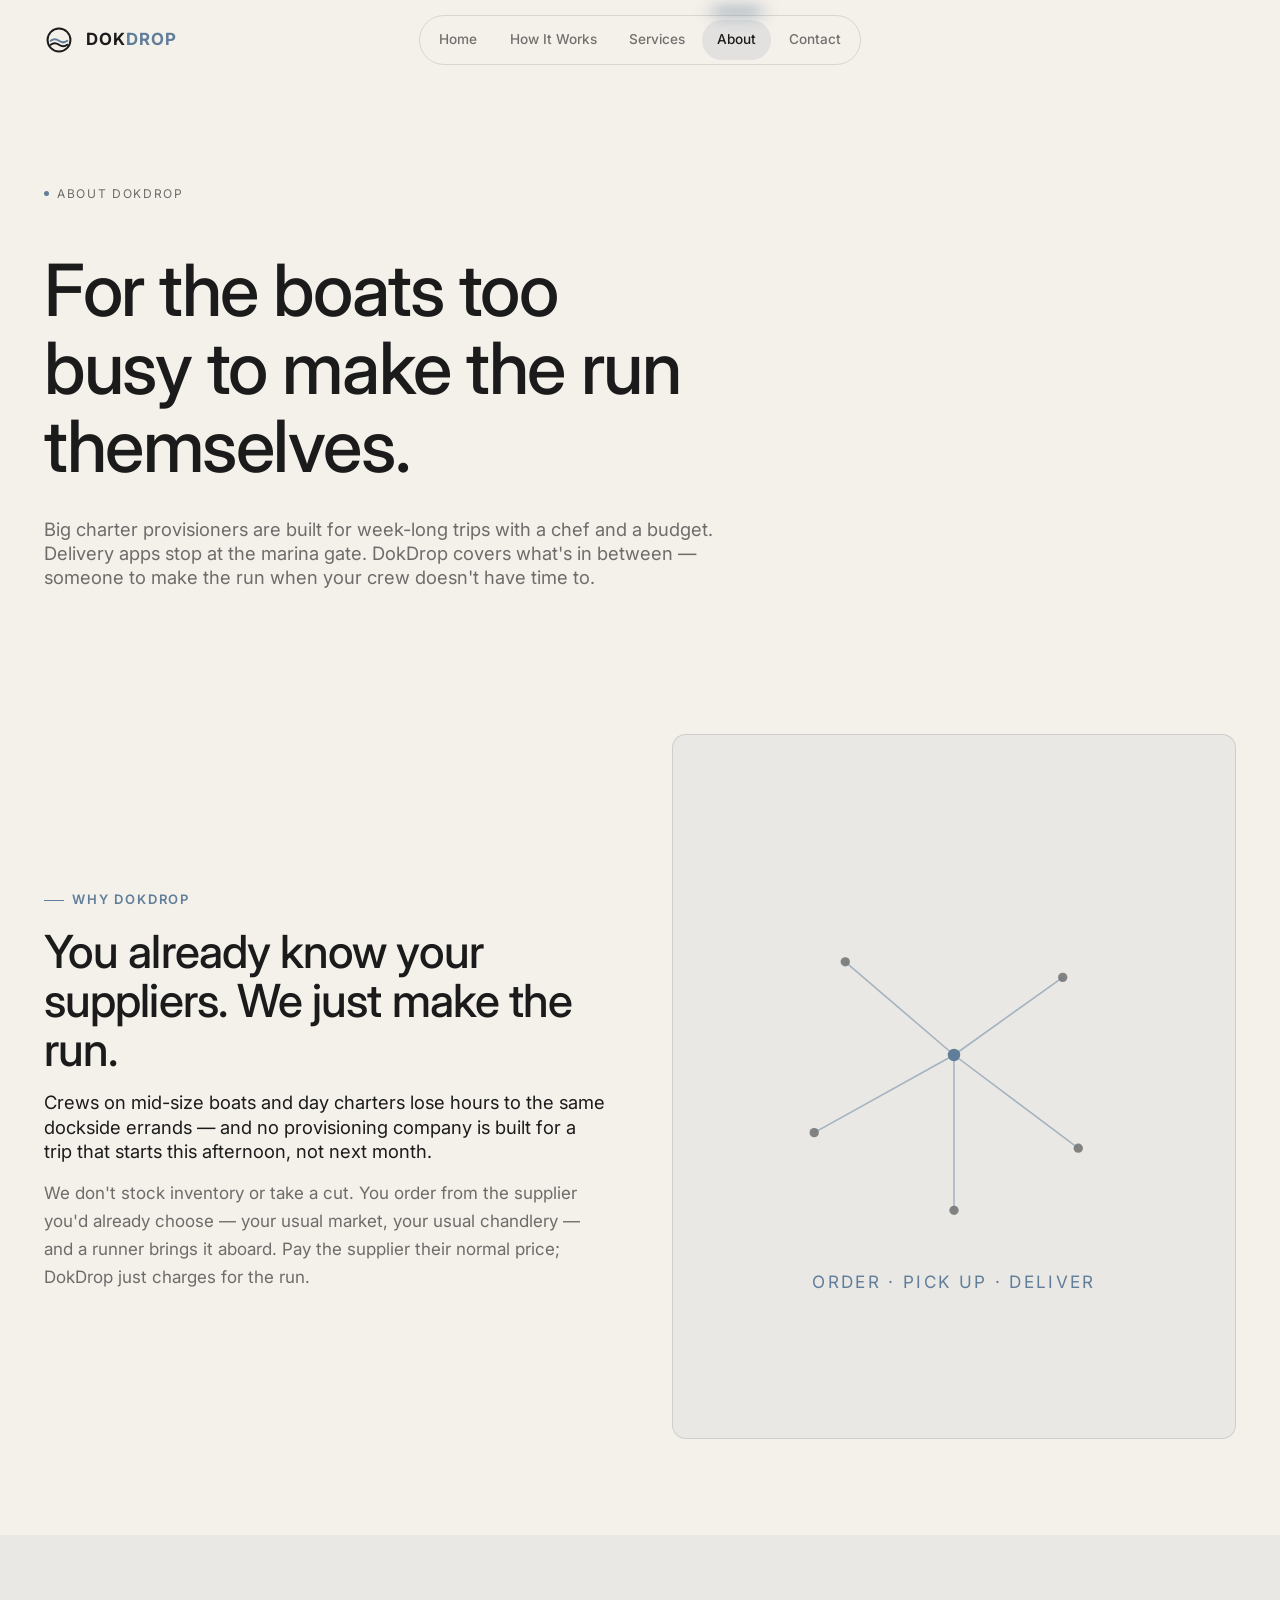
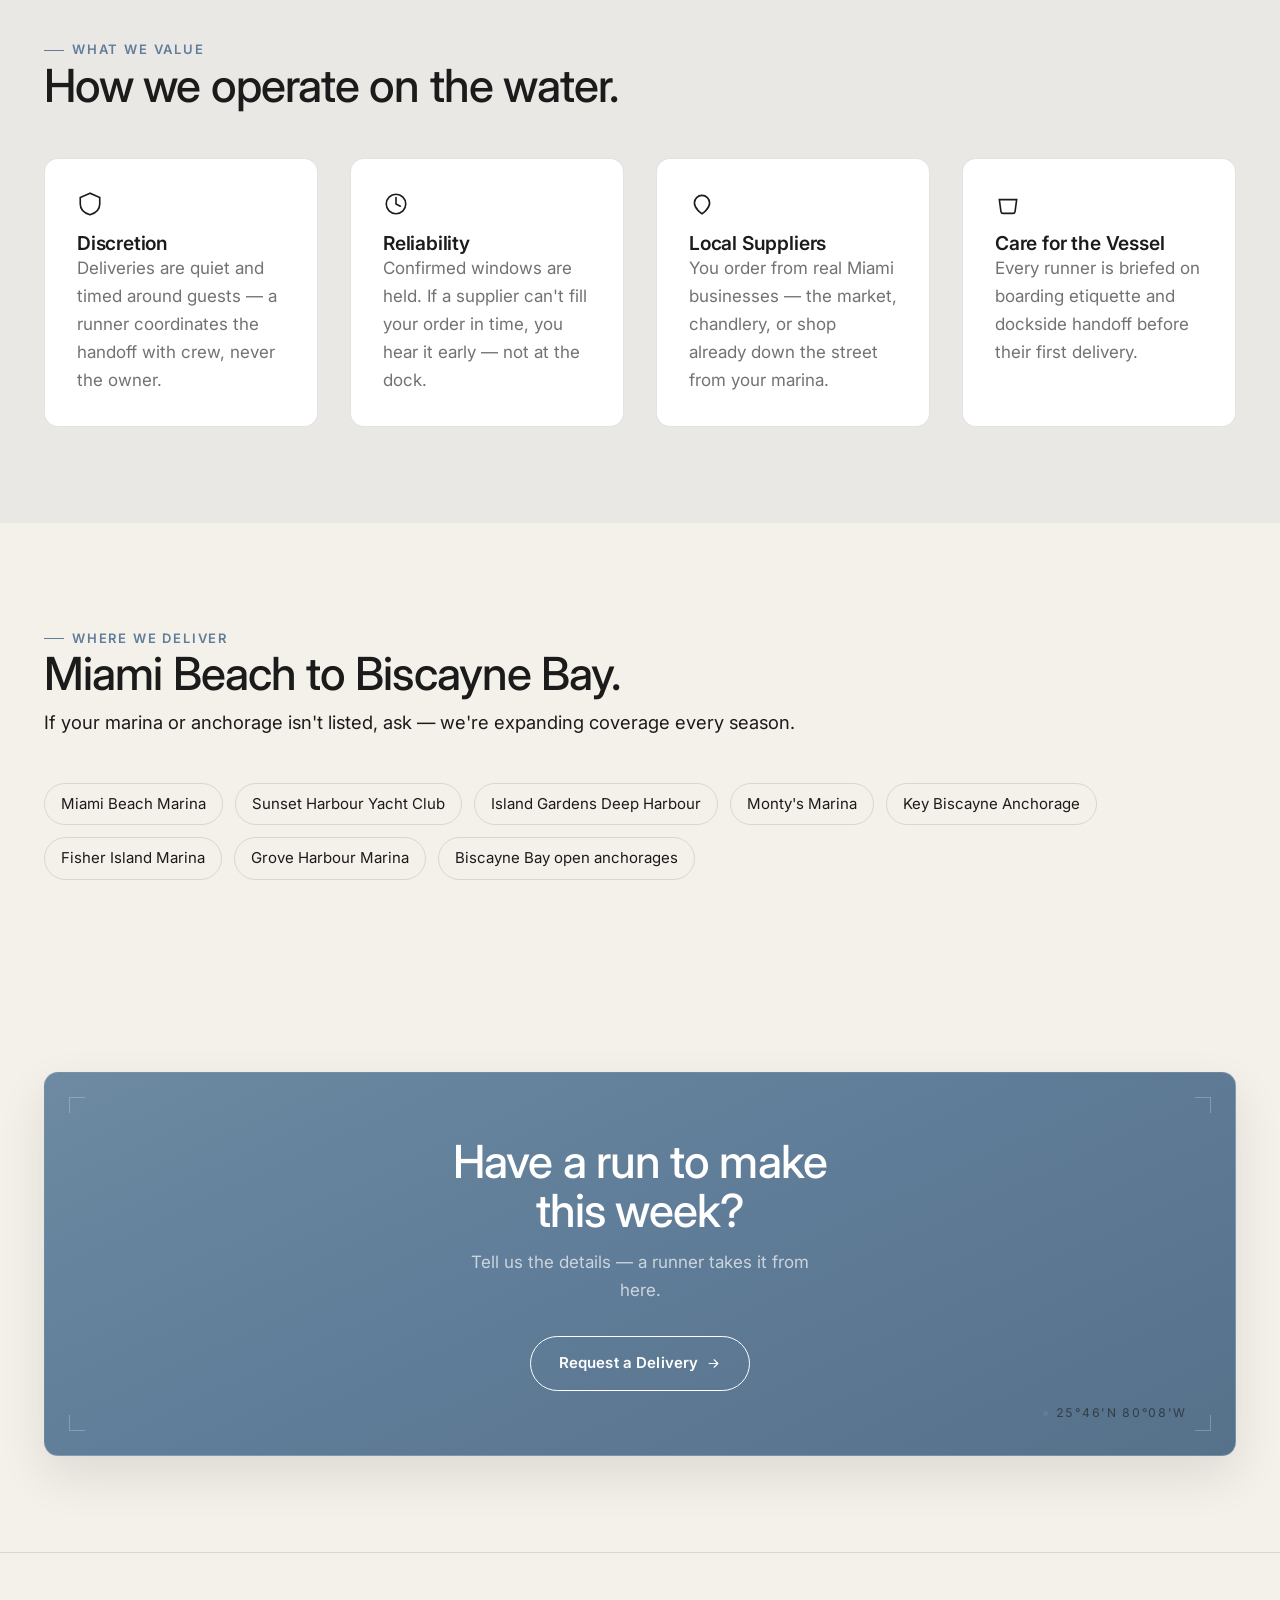
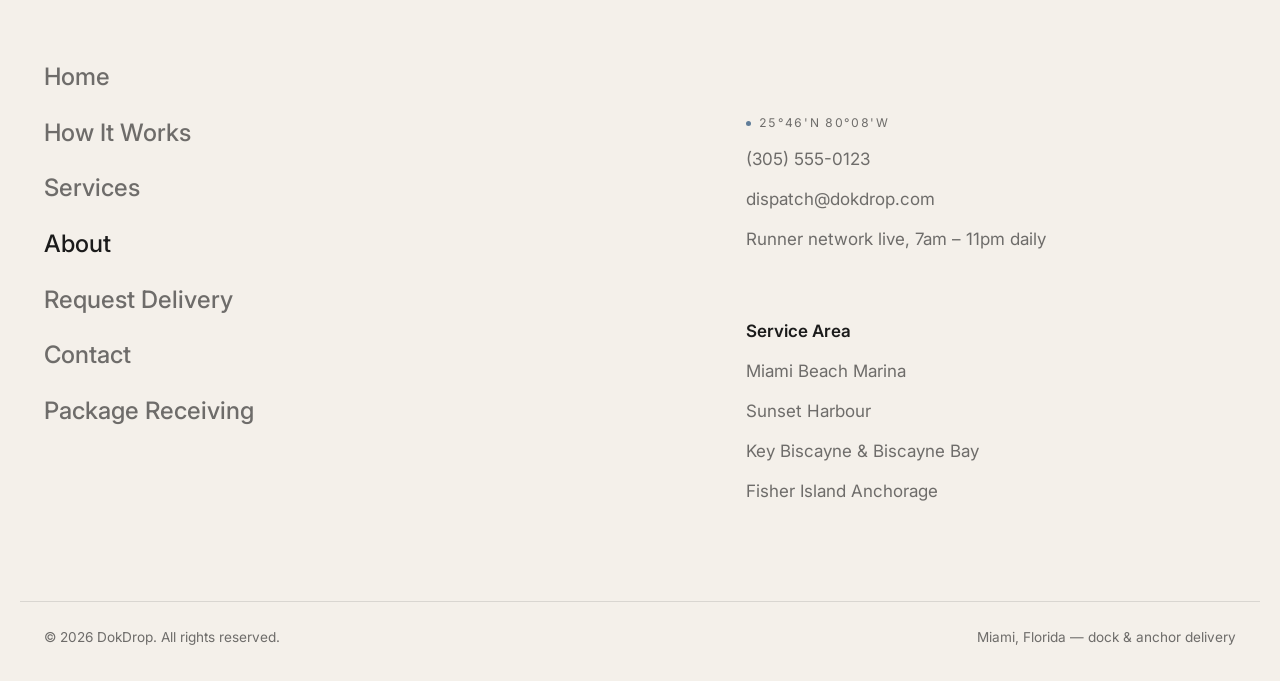
==== commit 49b90a90: "Add Package Receiving & Dock Relay product New section 07 · Packages on services.html (with matching" ====
--- a/about.html
+++ b/about.html
@@ -162,6 +162,7 @@
       <a href="about.html" aria-current="page">About<sup class="rn">III</sup></a>
       <a href="request.html">Request Delivery<sup class="rn">IV</sup></a>
       <a href="contact.html">Contact<sup class="rn">V</sup></a>
+      <a href="package-receiving.html">Package Receiving<sup class="rn">VI</sup></a>
     </nav>
     <div>
       <div class="mega-footer-meta">
--- a/assets/css/styles.css
+++ b/assets/css/styles.css
@@ -492,7 +492,7 @@
 }
 .hero-copy h1 em { font-style: normal; color: var(--slate); }
 .hero-copy .lede { margin-inline: auto; margin-top: var(--sp-5); text-shadow: 0 1px 12px rgba(244, 240, 234, 0.7); }
-.hero-cta-row { display: flex; justify-content: center; }
+.hero-cta-row { display: flex; justify-content: center; gap: var(--sp-3); flex-wrap: wrap; }
 
 /* ---- Wave text — per-letter bounce, adapted from a React "wave-text"
    component into plain CSS keyframes (no JS/motion library needed) ---- */
@@ -1028,6 +1028,10 @@
 .form-status.is-visible { display: flex; }
 .form-status svg { width: 22px; height: 22px; flex-shrink: 0; }
 .form-status.is-error { background: #A83232; }
+
+/* Request form — optional step-2 disclosure (native <details>, works without JS) */
+.form-more { grid-column: 1 / -1; border-top: 1px solid var(--color-border); }
+.form-more > .form-more-grid { padding-block: var(--sp-2) var(--sp-5); }
 
 /* ==========================================================================
    FAQ accordion
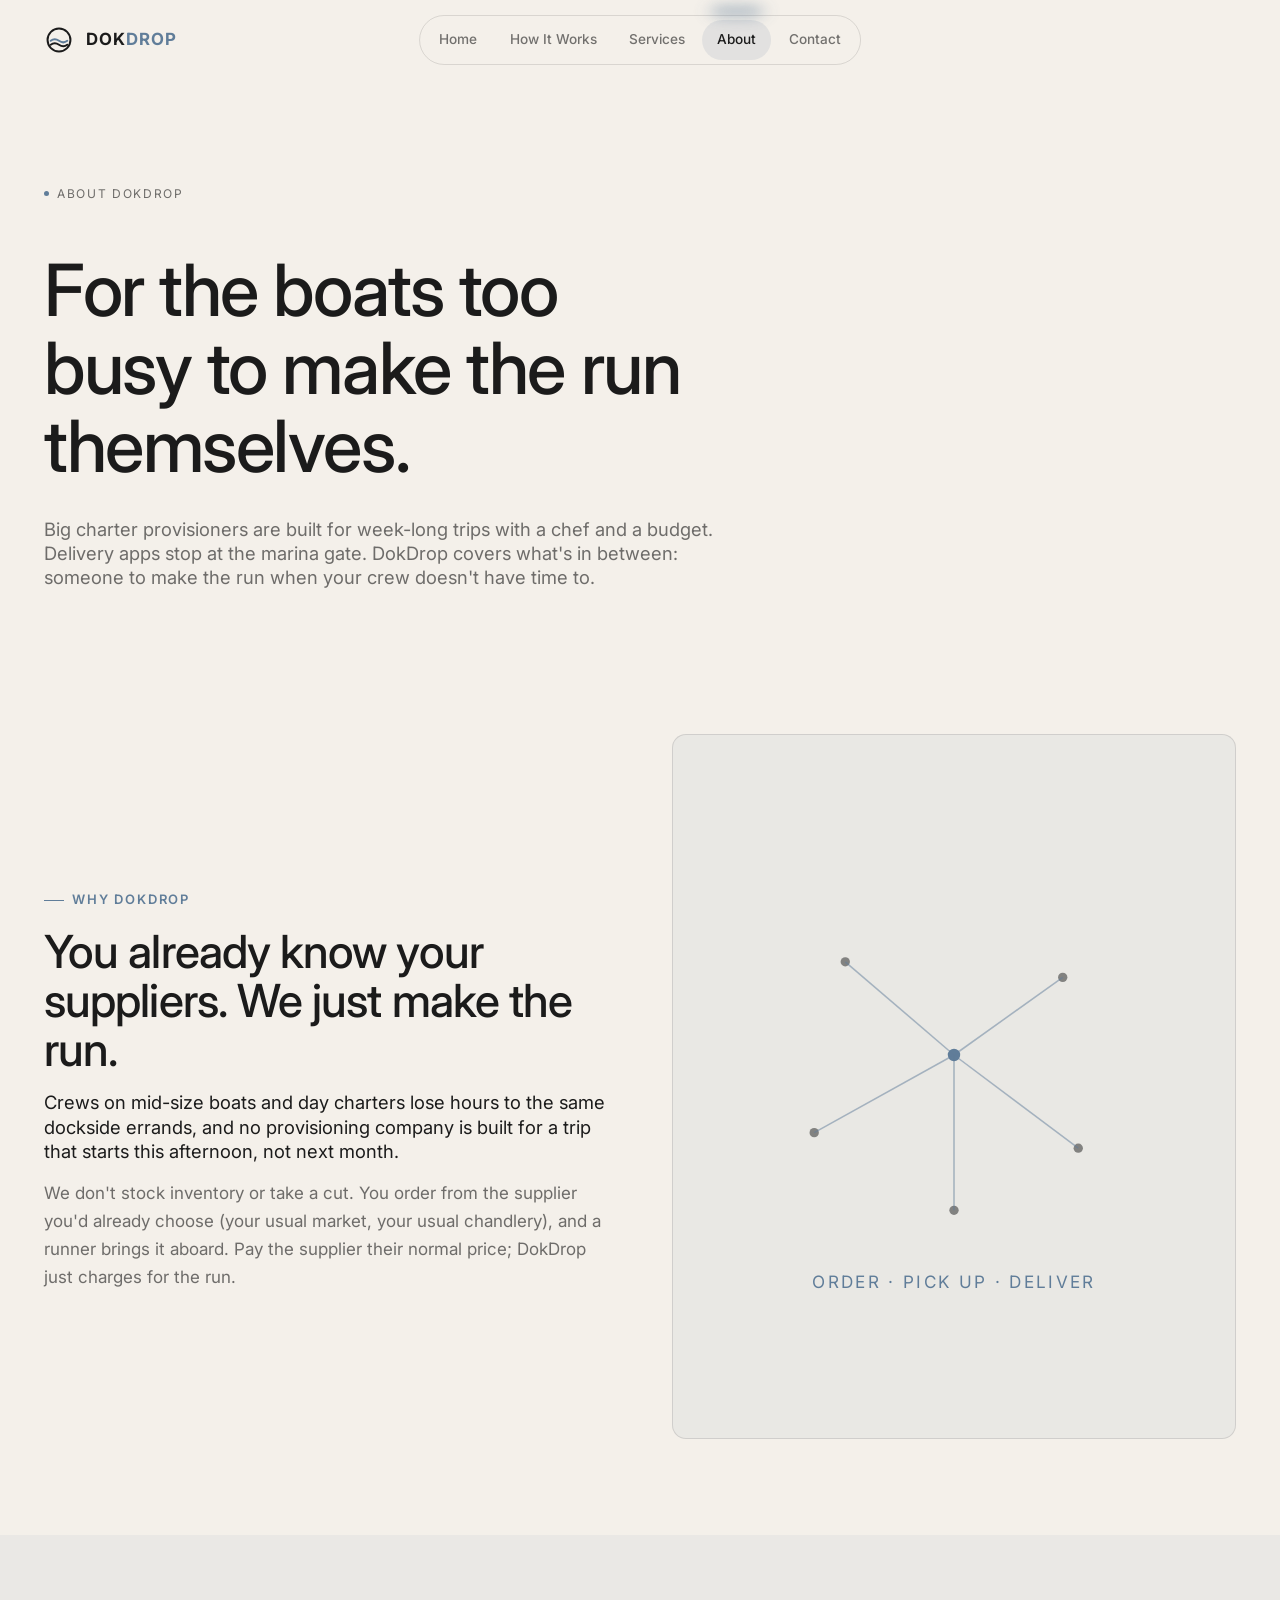
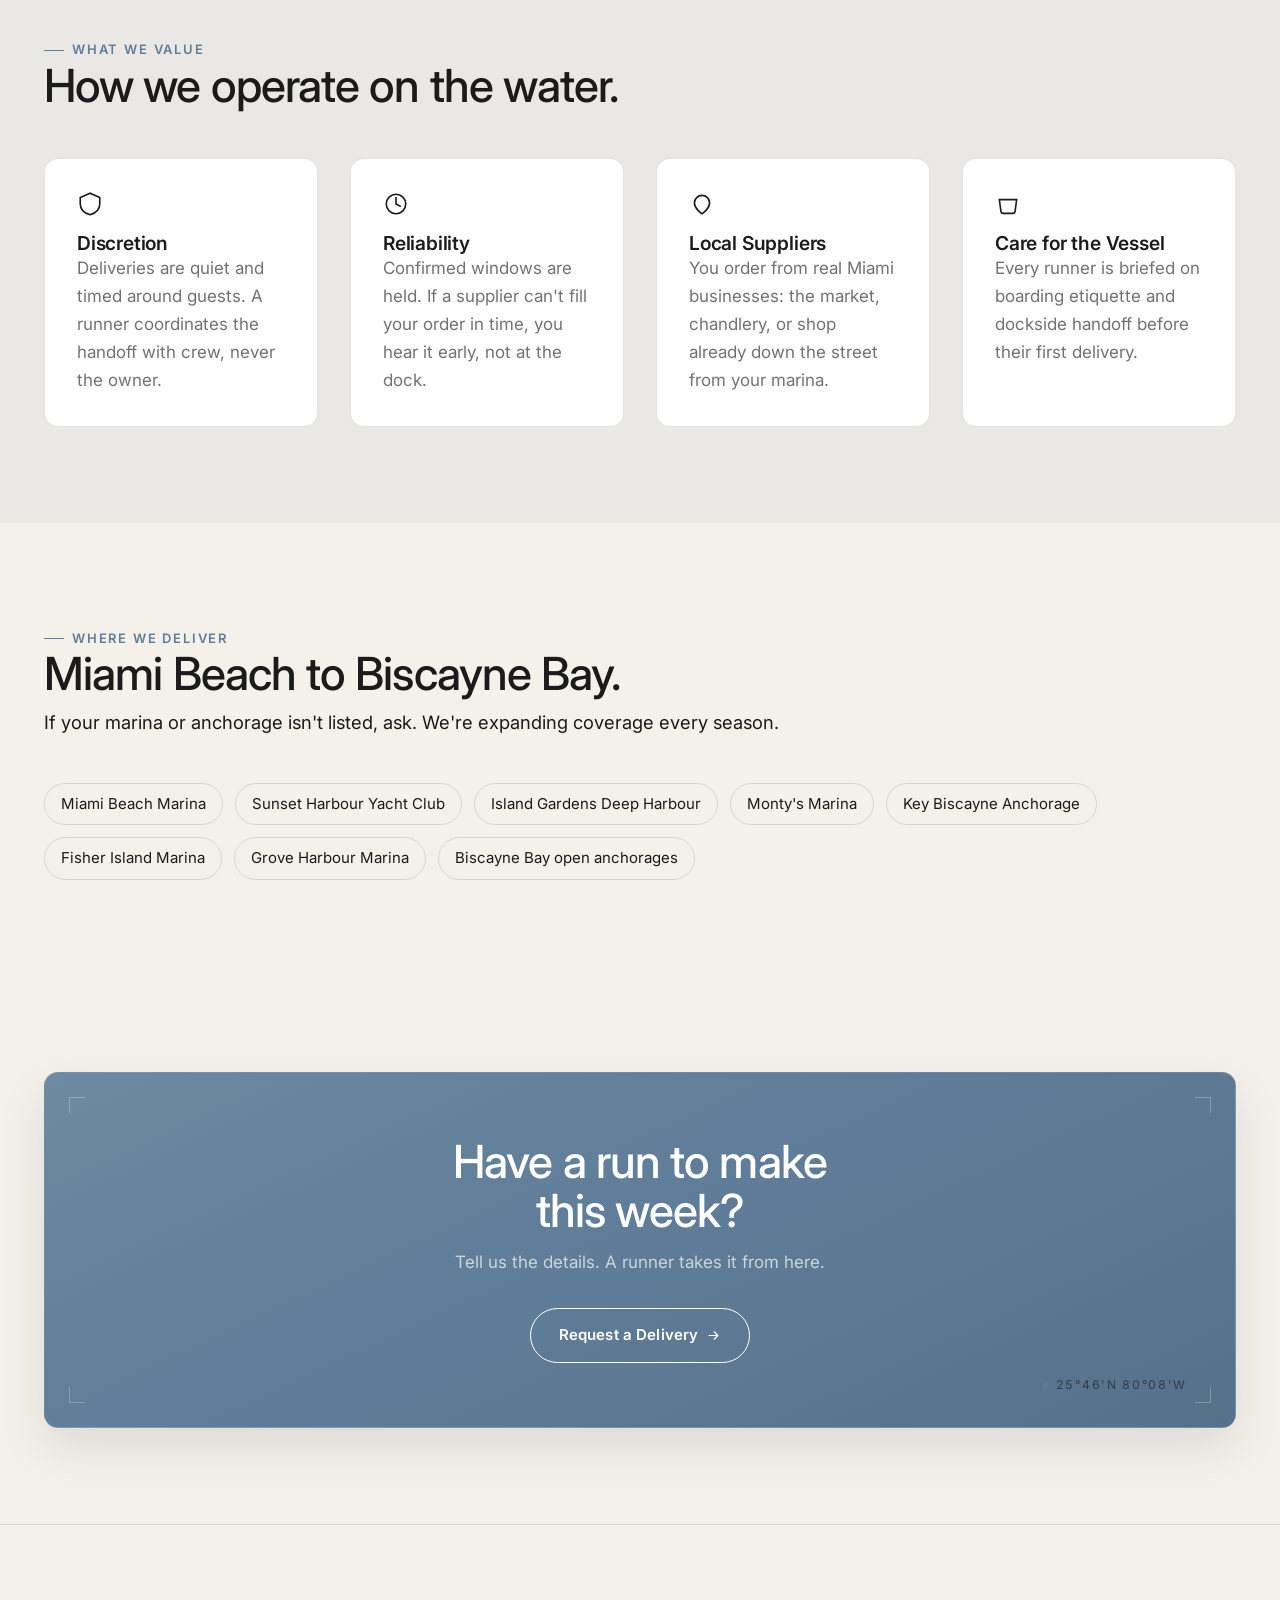
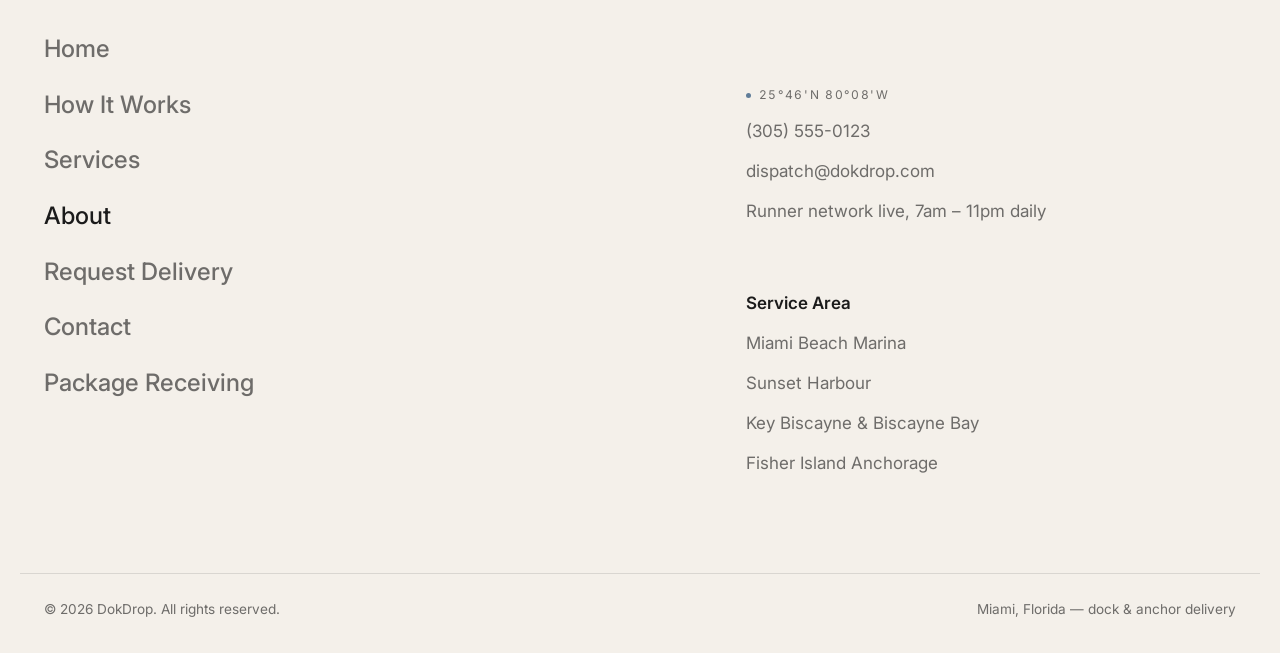
==== commit 16047369: "Remove em dashes from site copy Rewrite every em dash in prose with the punctuation the sentence act" ====
--- a/about.html
+++ b/about.html
@@ -4,7 +4,7 @@
 <meta charset="UTF-8">
 <meta name="viewport" content="width=device-width, initial-scale=1">
 <title>About — DokDrop</title>
-<meta name="description" content="DokDrop is the delivery layer between Miami suppliers and yacht crews — connecting you to the market, chandlery, or shop you already trust, and running it to the boat.">
+<meta name="description" content="DokDrop is the delivery layer between Miami suppliers and yacht crews, connecting you to the market, chandlery, or shop you already trust, and running it to the boat.">
 <link rel="icon" type="image/svg+xml" href="assets/images/favicon.svg?v=2">
 <link rel="preconnect" href="https://fonts.googleapis.com">
 <link rel="preconnect" href="https://fonts.gstatic.com" crossorigin>
@@ -43,7 +43,7 @@
     <div class="container">
       <p class="coord" style="margin-bottom:var(--sp-6);">ABOUT DOKDROP</p>
       <h1 class="reveal-cinematic" style="max-width:15ch;">For the boats too busy to make the run themselves.</h1>
-      <p class="lede reveal-cinematic" style="max-width:56ch; margin-top:var(--sp-6);">Big charter provisioners are built for week-long trips with a chef and a budget. Delivery apps stop at the marina gate. DokDrop covers what's in between — someone to make the run when your crew doesn't have time to.</p>
+      <p class="lede reveal-cinematic" style="max-width:56ch; margin-top:var(--sp-6);">Big charter provisioners are built for week-long trips with a chef and a budget. Delivery apps stop at the marina gate. DokDrop covers what's in between: someone to make the run when your crew doesn't have time to.</p>
     </div>
   </section>
 
@@ -53,8 +53,8 @@
         <div>
           <span class="eyebrow">Why DokDrop</span>
           <h2 style="margin-top:var(--sp-4);">You already know your suppliers. We just make the run.</h2>
-          <p class="lede" style="margin-top:var(--sp-4);">Crews on mid-size boats and day charters lose hours to the same dockside errands — and no provisioning company is built for a trip that starts this afternoon, not next month.</p>
-          <p style="margin-top:var(--sp-4);">We don't stock inventory or take a cut. You order from the supplier you'd already choose — your usual market, your usual chandlery — and a runner brings it aboard. Pay the supplier their normal price; DokDrop just charges for the run.</p>
+          <p class="lede" style="margin-top:var(--sp-4);">Crews on mid-size boats and day charters lose hours to the same dockside errands, and no provisioning company is built for a trip that starts this afternoon, not next month.</p>
+          <p style="margin-top:var(--sp-4);">We don't stock inventory or take a cut. You order from the supplier you'd already choose (your usual market, your usual chandlery), and a runner brings it aboard. Pay the supplier their normal price; DokDrop just charges for the run.</p>
         </div>
         <div class="illustration-panel dark reveal" aria-hidden="true">
           <svg viewBox="0 0 300 340" fill="none">
@@ -88,17 +88,17 @@
         <div class="card">
           <div class="icon-badge" style="margin-bottom:var(--sp-4);"><svg viewBox="0 0 24 24" fill="none" width="26" height="26"><path d="M12 2 3 6v6c0 5 4 8.5 9 10 5-1.5 9-5 9-10V6l-9-4Z" stroke="currentColor" stroke-width="1.5"/></svg></div>
           <h4>Discretion</h4>
-          <p>Deliveries are quiet and timed around guests — a runner coordinates the handoff with crew, never the owner.</p>
+          <p>Deliveries are quiet and timed around guests. A runner coordinates the handoff with crew, never the owner.</p>
         </div>
         <div class="card">
           <div class="icon-badge" style="margin-bottom:var(--sp-4);"><svg viewBox="0 0 24 24" fill="none" width="26" height="26"><path d="M12 6v6l4 2" stroke="currentColor" stroke-width="1.5" stroke-linecap="round"/><circle cx="12" cy="12" r="9" stroke="currentColor" stroke-width="1.5"/></svg></div>
           <h4>Reliability</h4>
-          <p>Confirmed windows are held. If a supplier can't fill your order in time, you hear it early — not at the dock.</p>
+          <p>Confirmed windows are held. If a supplier can't fill your order in time, you hear it early, not at the dock.</p>
         </div>
         <div class="card">
           <div class="icon-badge" style="margin-bottom:var(--sp-4);"><svg viewBox="0 0 24 24" fill="none" width="26" height="26"><path d="M12 21s-7-4.5-7-10a7 7 0 0114 0c0 5.5-7 10-7 10Z" stroke="currentColor" stroke-width="1.5"/></svg></div>
           <h4>Local Suppliers</h4>
-          <p>You order from real Miami businesses — the market, chandlery, or shop already down the street from your marina.</p>
+          <p>You order from real Miami businesses: the market, chandlery, or shop already down the street from your marina.</p>
         </div>
         <div class="card">
           <div class="icon-badge" style="margin-bottom:var(--sp-4);"><svg viewBox="0 0 24 24" fill="none" width="26" height="26"><path d="M4 8h16l-1.5 11a2 2 0 01-2 1.7H7.5a2 2 0 01-2-1.7L4 8Z" stroke="currentColor" stroke-width="1.5"/></svg></div>
@@ -115,7 +115,7 @@
         <div>
           <span class="eyebrow">Where We Deliver</span>
           <h2>Miami Beach to Biscayne Bay.</h2>
-          <p class="lede" style="margin-top:var(--sp-3);">If your marina or anchorage isn't listed, ask — we're expanding coverage every season.</p>
+          <p class="lede" style="margin-top:var(--sp-3);">If your marina or anchorage isn't listed, ask. We're expanding coverage every season.</p>
         </div>
       </div>
       <div class="icon-scatter reveal">
@@ -141,7 +141,7 @@
         <span class="coord cta-band-coord" aria-hidden="true">25°46'N 80°08'W</span>
         <div class="cta-band-content">
           <h2 class="reveal-cinematic">Have a run to make this week?</h2>
-          <p class="reveal-cinematic" style="transition-delay:120ms;">Tell us the details — a runner takes it from here.</p>
+          <p class="reveal-cinematic" style="transition-delay:120ms;">Tell us the details. A runner takes it from here.</p>
           <a href="request.html" class="btn btn-outline cta-band-btn btn-shiny reveal-cinematic" style="transition-delay:220ms;">
             <span class="btn-shiny-label">Request a Delivery</span>
             <svg viewBox="0 0 24 24" fill="none" aria-hidden="true"><path d="M5 12h14m0 0l-6-6m6 6l-6 6" stroke="currentColor" stroke-width="1.8" stroke-linecap="round" stroke-linejoin="round"/></svg>
@@ -173,10 +173,10 @@
       </div>
       <div class="mega-footer-meta">
         <span style="color:var(--color-ink); font-weight:600;">Service Area</span>
-        <span>Miami Beach Marina</span>
-        <span>Sunset Harbour</span>
-        <span>Key Biscayne &amp; Biscayne Bay</span>
-        <span>Fisher Island Anchorage</span>
+        <a href="delivery-miami-beach-marina.html">Miami Beach Marina</a>
+        <a href="delivery-sunset-harbour.html">Sunset Harbour</a>
+        <a href="delivery-key-biscayne-anchorage.html">Key Biscayne &amp; Biscayne Bay</a>
+        <a href="delivery-fisher-island.html">Fisher Island Anchorage</a>
       </div>
     </div>
   </div>
